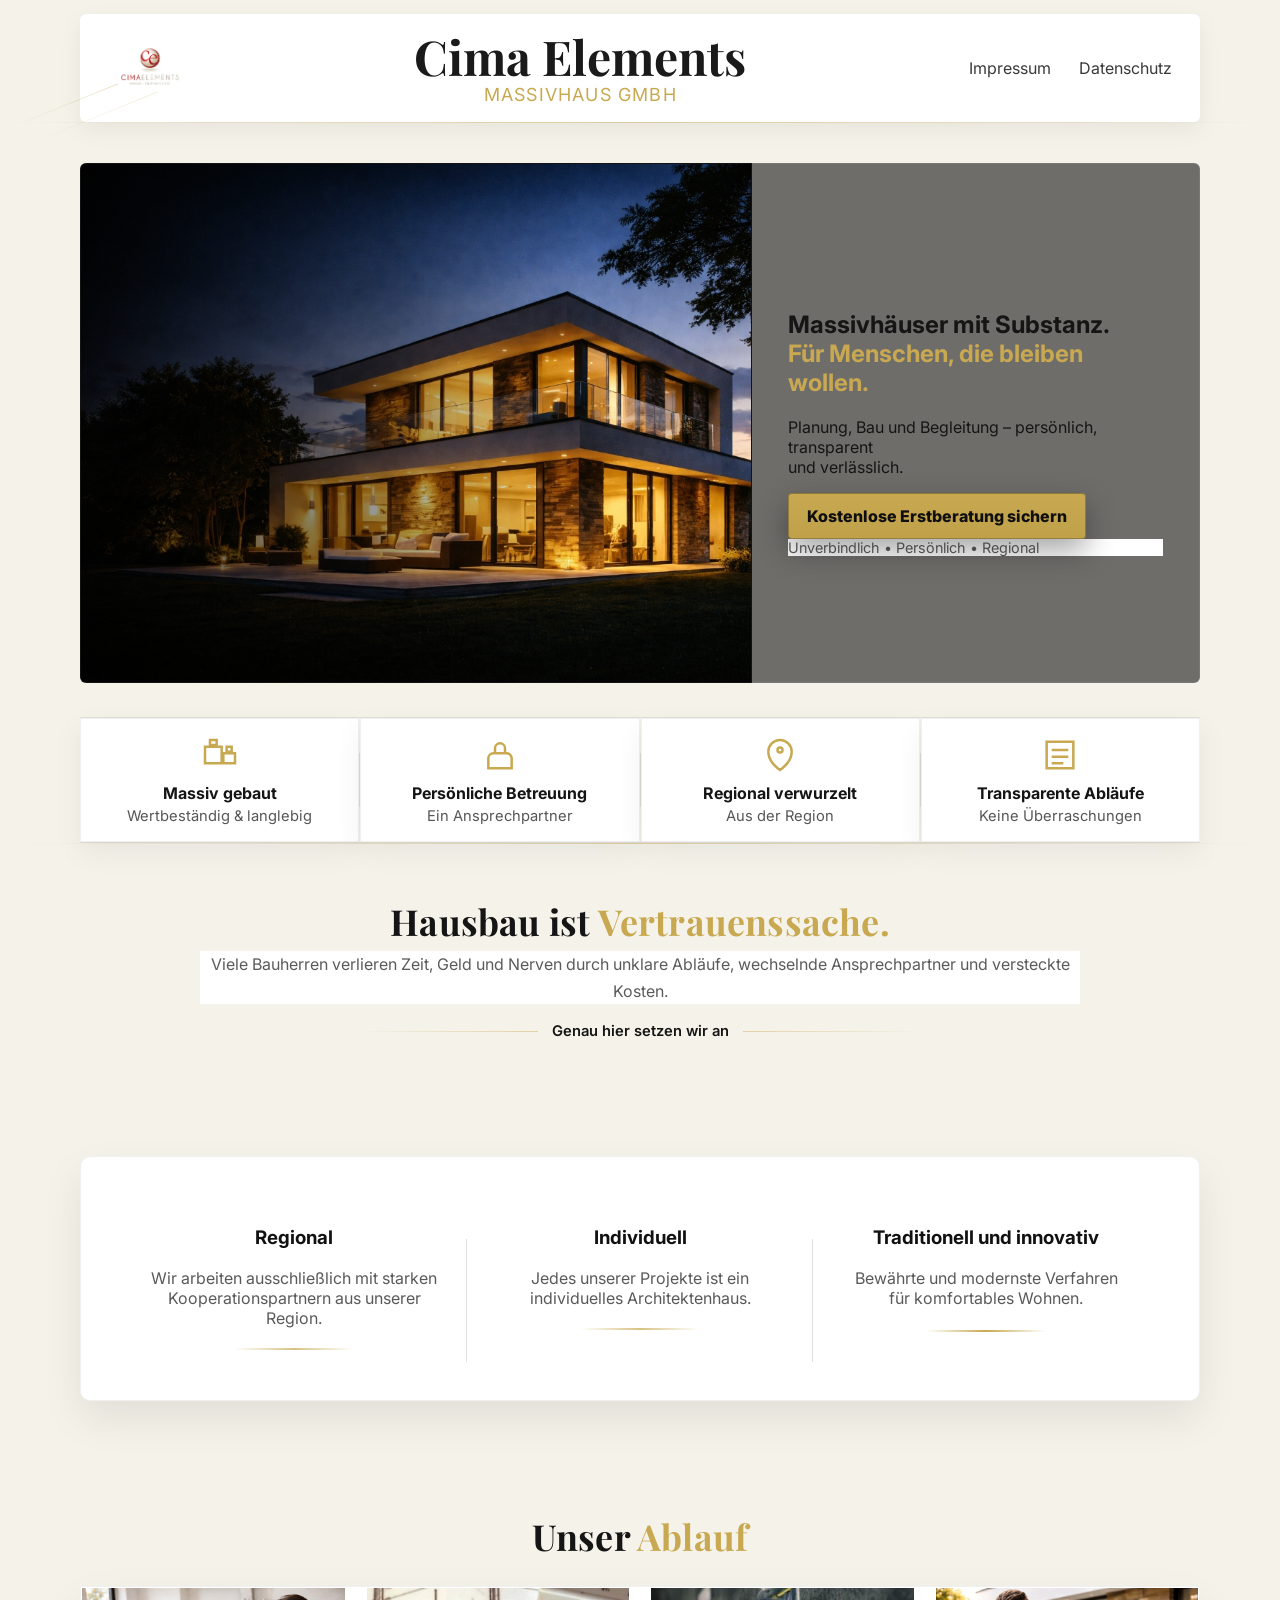
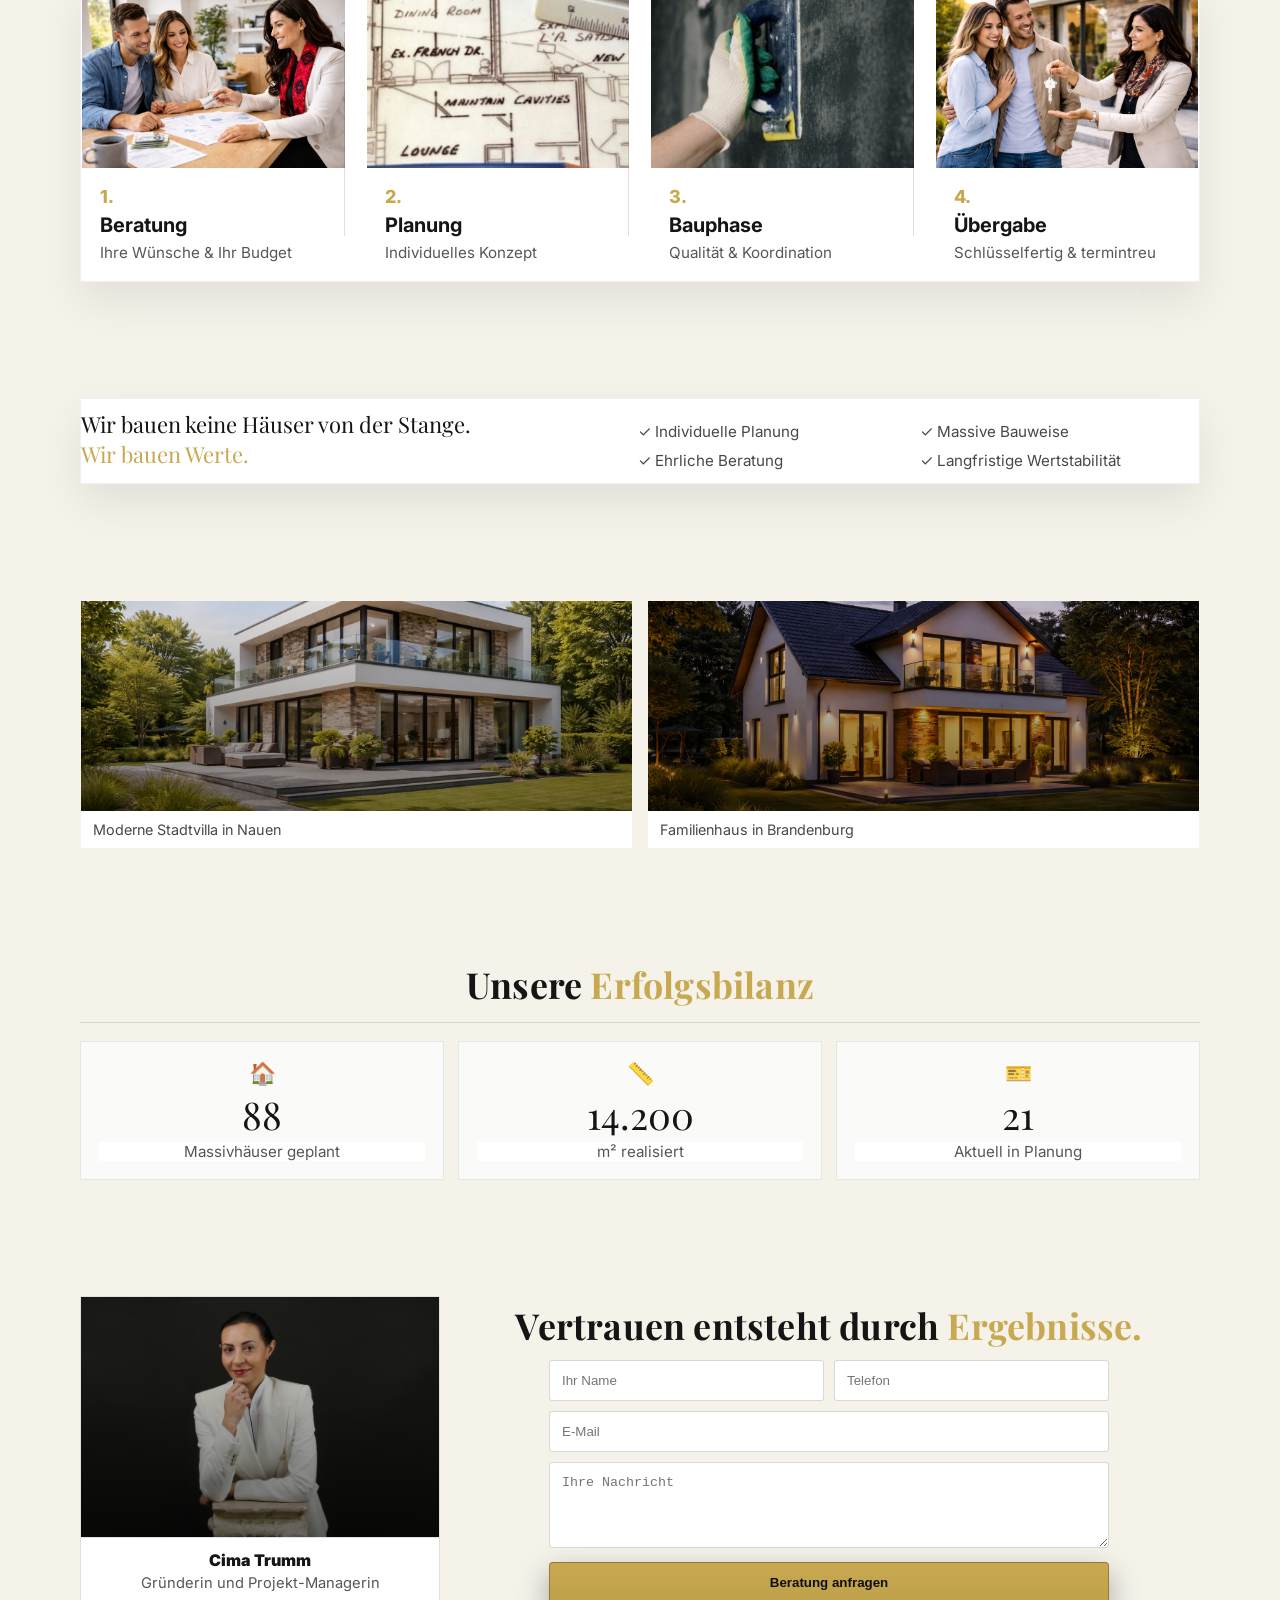
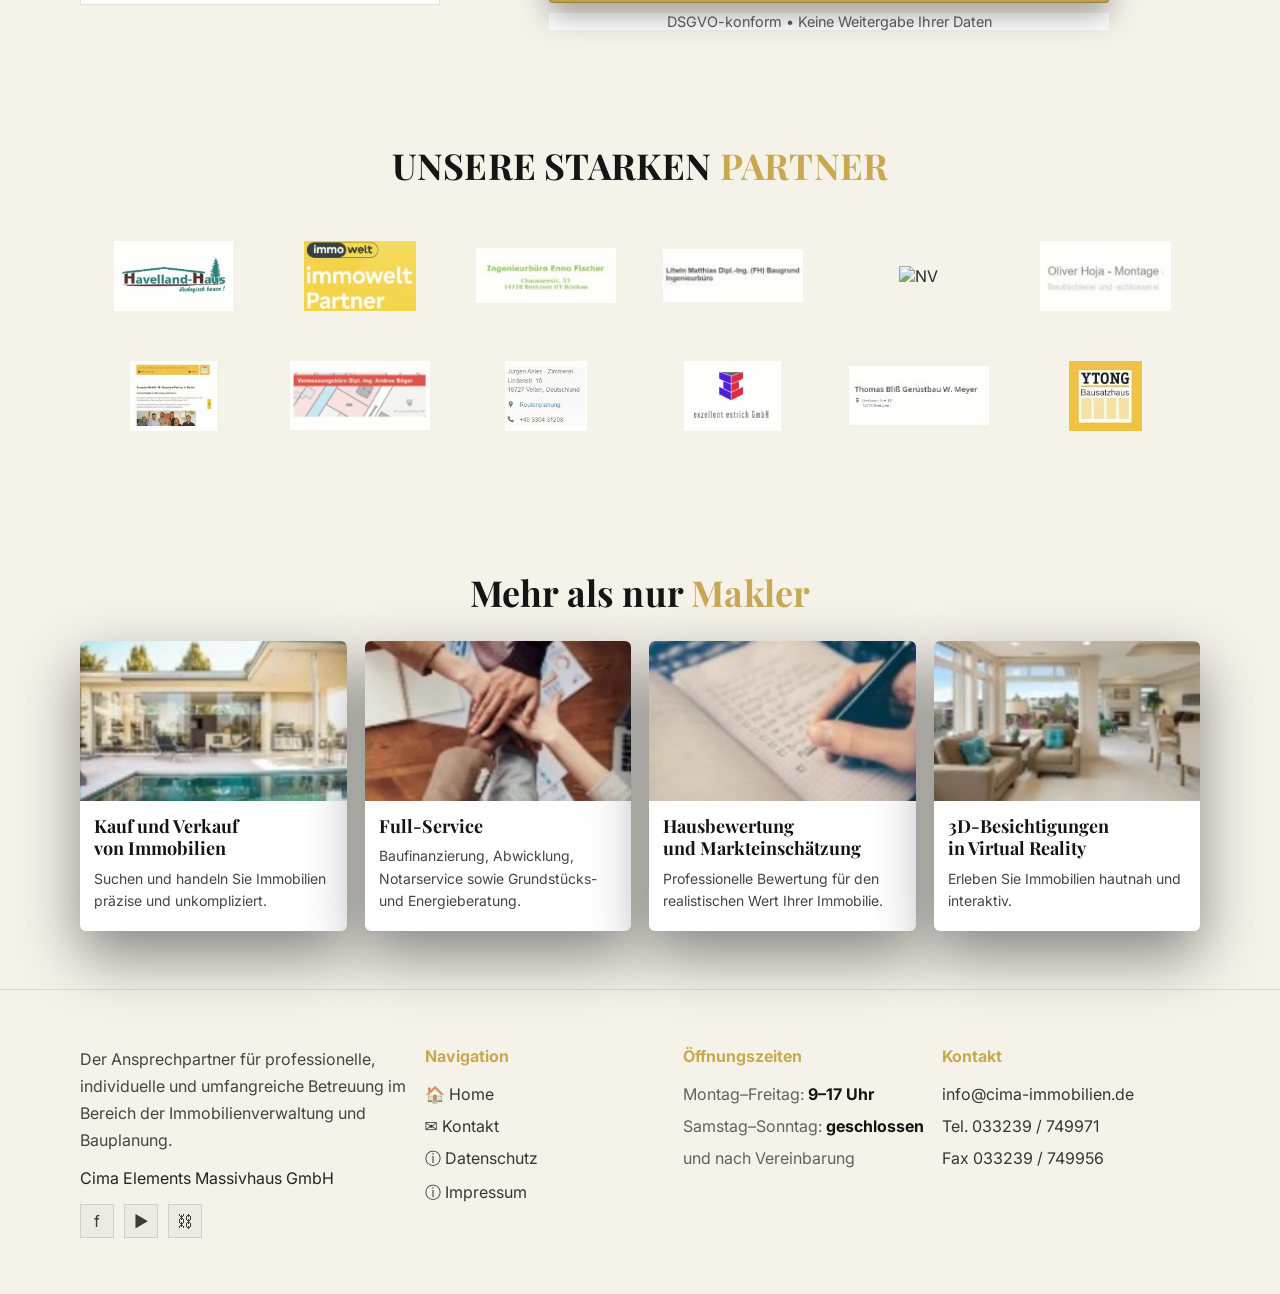
==== index.html @ 94184f5a "White layout: Farben, Linien und Referenzen final angepasst" ====
<!doctype html>
<html lang="de">
<head>
  <meta charset="utf-8" />
  <meta name="viewport" content="width=device-width,initial-scale=1" />
  <title>CIMA | Massivhaus Landingpage</title>

  <link rel="preconnect" href="https://fonts.googleapis.com">
  <link rel="preconnect" href="https://fonts.gstatic.com" crossorigin>
  <link href="https://fonts.googleapis.com/css2?family=Playfair+Display:wght@600;700&family=Inter:wght@400;500;600&display=swap" rel="stylesheet">

  <link rel="stylesheet" href="./styles.css" />
</head>
<body>

  <!-- HEADER -->
  <header class="top" id="top">
  <div class="wrap top__inner top__inner--3col">

    <!-- LINKS: LOGO -->
    <a class="top__logo" href="index.html">
      <img src="assets/logo.png" alt="Cima Elements Massivhaus">
    </a>

    <!-- MITTE: NAME -->
    <div class="top__title">
      <div class="top__titleMain">Cima Elements</div>
      <div class="top__titleSub">Massivhaus GmbH</div>
    </div>

    <!-- RECHTS: NAV -->
    <nav class="top__nav">
      <a href="impressum.html">Impressum</a>
      <a href="datenschutz.html">Datenschutz</a>
    </nav>

  </div>

  <div class="gold-stroke gold-stroke--top"></div>
</header>

  <main>

    <!-- HERO -->
  <section class="hero2 reveal">
  <div class="wrap hero2__layout">

    <!-- LINKS: Bild -->
    <div class="hero2__image">
      <img src="./assets/hero.jpg" alt="Modernes Massivhaus bei Nacht">
    </div>

    <!-- RECHTS: Text -->
    <div class="hero2__panel">
      <div class="hero2__copy">
        <h1 class="hero2__h1">
          Massivhäuser mit Substanz.<br>
          <span class="gold">Für Menschen, die bleiben wollen.</span>
        </h1>

        <p class="hero2__p">
          Planung, Bau und Begleitung – persönlich, transparent<br>
          und verlässlich.
        </p>

        <a class="btn" href="#kontakt">Kostenlose Erstberatung sichern</a>
        <div class="micro hero2__micro">Unverbindlich • Persönlich • Regional</div>
      </div>
    </div>

  </div>
</section>



    <!-- TRUST ROW -->
    <section class="trust reveal">
      <div class="wrap trust__bar">

        <div class="trust__item">
          <div class="trust__icon">
            <svg viewBox="0 0 24 24" aria-hidden="true"><path d="M3 7h10v10H3zM14 11h7v6h-7zM6 3h4v3H6zM16 7h3v3h-3z" fill="none" stroke="currentColor" stroke-width="1.5"/></svg>
          </div>
          <div class="trust__title">Massiv gebaut</div>
          <div class="trust__text">Wertbeständig & langlebig</div>
        </div>

        <div class="trust__divider"></div>

        <div class="trust__item">
          <div class="trust__icon">
            <svg viewBox="0 0 24 24" aria-hidden="true"><path d="M16 11c1.7 0 3 1.3 3 3v6H5v-6c0-1.7 1.3-3 3-3h8zM9 11V8a3 3 0 0 1 6 0v3" fill="none" stroke="currentColor" stroke-width="1.5"/></svg>
          </div>
          <div class="trust__title">Persönliche Betreuung</div>
          <div class="trust__text">Ein Ansprechpartner</div>
        </div>

        <div class="trust__divider"></div>

        <div class="trust__item">
          <div class="trust__icon">
            <svg viewBox="0 0 24 24" aria-hidden="true"><path d="M12 21s7-4.4 7-11a7 7 0 1 0-14 0c0 6.6 7 11 7 11z" fill="none" stroke="currentColor" stroke-width="1.5"/><path d="M12 10.5a1.5 1.5 0 1 0 0-3 1.5 1.5 0 0 0 0 3z" fill="none" stroke="currentColor" stroke-width="1.5"/></svg>
          </div>
          <div class="trust__title">Regional verwurzelt</div>
          <div class="trust__text">Aus der Region</div>
        </div>

        <div class="trust__divider"></div>

        <div class="trust__item">
          <div class="trust__icon">
            <svg viewBox="0 0 24 24" aria-hidden="true"><path d="M4 4h16v16H4z" fill="none" stroke="currentColor" stroke-width="1.5"/><path d="M7 9h10M7 13h10M7 17h7" fill="none" stroke="currentColor" stroke-width="1.5"/></svg>
          </div>
          <div class="trust__title">Transparente Abläufe</div>
          <div class="trust__text">Keine Überraschungen</div>
        </div>

      </div>
      <div class="gold-stroke"></div>
    </section>

    <!-- TRUSTSACHE -->
    <section class="section center reveal">
      <div class="wrap">
        <h2 class="h2">Hausbau ist <span class="gold">Vertrauenssache.</span></h2>
        <p class="p p--center">
          Viele Bauherren verlieren Zeit, Geld und Nerven durch unklare Abläufe,
          wechselnde Ansprechpartner und versteckte Kosten.
        </p>

        <div class="midline">
          <span>Genau hier setzen wir an</span>
        </div>
      </div>
    </section>

    <!-- VERTRAUENSWERTE -->
<section class="section trustValues reveal">
  <div class="wrap">
    <div class="trustValues__box">

      <div class="trustValues__grid">
        <!-- Regional -->
        <div class="trustValue">
          <h3 class="trustValue__title">Regional</h3>
          <p class="trustValue__text">
            Wir arbeiten ausschließlich mit starken Kooperationspartnern aus unserer Region.
          </p>
          <span class="trustValue__line"></span>
        </div>

        <!-- Individuell -->
        <div class="trustValue">
          <h3 class="trustValue__title">Individuell</h3>
          <p class="trustValue__text">
            Jedes unserer Projekte ist ein individuelles Architektenhaus.
          </p>
          <span class="trustValue__line"></span>
        </div>

        <!-- Traditionell -->
        <div class="trustValue">
          <h3 class="trustValue__title">Traditionell und innovativ</h3>
          <p class="trustValue__text">
            Bewährte und modernste Verfahren für komfortables Wohnen.
          </p>
          
        </div>
      </div>

    </div>
  </div>
</section>



   <!-- ABLAUF -->
<section class="section reveal">
  <div class="wrap">

    <h2 class="h2 center">
      Unser <span class="gold">Ablauf</span>
    </h2>

    <div class="process">

      <div class="process__card">
        <img src="./assets/beratung.jpg" alt="Beratung">
        <div class="process__content">
          <span class="process__nr">1.</span>
          <h3 class="process__title">Beratung</h3>
          <p class="process__text">Ihre Wünsche &amp; Ihr Budget</p>
        </div>
      </div>

      <div class="process__card">
        <img src="./assets/planung.jpg" alt="Planung">
        <div class="process__content">
          <span class="process__nr">2.</span>
          <h3 class="process__title">Planung</h3>
          <p class="process__text">Individuelles Konzept</p>
        </div>
      </div>

      <div class="process__card">
        <img src="./assets/bauphase.jpg" alt="Bauphase">
        <div class="process__content">
          <span class="process__nr">3.</span>
          <h3 class="process__title">Bauphase</h3>
          <p class="process__text">Qualität &amp; Koordination</p>
        </div>
      </div>

      <div class="process__card">
        <img src="./assets/uebergabe.jpg" alt="Übergabe">
        <div class="process__content">
          <span class="process__nr">4.</span>
          <h3 class="process__title">Übergabe</h3>
          <p class="process__text">Schlüsselfertig &amp; termintreu</p>
        </div>
      </div>

    </div>
  </div>
</section>



    <!-- WERTE + CHECKS -->
    <section class="section reveal">
      <div class="wrap values">
        <div class="values__left">
          <p class="values__headline">
            Wir bauen keine Häuser von der Stange.<br>
            <span class="gold">Wir bauen Werte.</span>
          </p>
        </div>

        <div class="values__right">
          <div class="checks">
            <div class="check">✓ Individuelle Planung</div>
            <div class="check">✓ Massive Bauweise</div>
            <div class="check">✓ Ehrliche Beratung</div>
            <div class="check">✓ Langfristige Wertstabilität</div>
          </div>
        </div>
      </div>
    </section>

    <!-- REFERENZEN -->
    <section class="section reveal">
      <div class="wrap refs">
        <article class="ref">
          <div class="ref__img ref__img--1"></div>
          <div class="ref__cap">Moderne Stadtvilla in Nauen</div>
        </article>
        <article class="ref">
          <div class="ref__img ref__img--2"></div>
          <div class="ref__cap">Familienhaus in Brandenburg</div>
        </article>
      </div>
    </section>

    <!-- ERFOLGSBILANZ (Counter) -->
<section class="section reveal">
  <div class="wrap">
    <h2 class="h2">Unsere <span class="gold">Erfolgsbilanz</span></h2>

    <div class="stats" data-stats>
      <div class="stat">
        <div class="stat__icon">🏠</div>
        <div class="stat__value" data-count="88">0</div>
        <div class="stat__label">Massivhäuser geplant</div>
      </div>

      <div class="stat">
        <div class="stat__icon">📏</div>
        <div class="stat__value" data-count="14200">0</div>
        <div class="stat__label">m² realisiert</div>
      </div>

      <div class="stat">
        <div class="stat__icon">🎫</div>
        <div class="stat__value" data-count="21">0</div>
        <div class="stat__label">Aktuell in Planung</div>
      </div>
    </div>
  </div>
</section>


    <!-- KONTAKT -->
    <section id="kontakt" class="section reveal">
      <div class="wrap contact">
        <aside class="person">
          <div class="person__img"></div>
          <div class="person__badge">
            <div class="person__name">Cima Trumm</div>
            <div class="person__role">Gründerin und Projekt-Managerin</div>
          </div>
        </aside>

        <div class="lead">
          <h2 class="h2">Vertrauen entsteht durch <span class="gold">Ergebnisse.</span></h2>

          <form id="leadForm" class="form" novalidate>
            <div class="form__row">
              <input name="name" placeholder="Ihr Name" required>
              <input name="phone" placeholder="Telefon" required>
            </div>
            <input name="email" type="email" placeholder="E-Mail" required>
            <textarea name="message" rows="4" placeholder="Ihre Nachricht" required></textarea>

            <button class="btn btn--wide" type="submit">Beratung anfragen</button>
            <div class="micro micro--center">DSGVO-konform • Keine Weitergabe Ihrer Daten</div>

            <div class="toast" id="toast" role="status" aria-live="polite"></div>
          </form>
        </div>
      </div>
    </section>

    <!-- PARTNER -->
<section class="section reveal">
  <div class="wrap">
    <h2 class="h2 center">
      UNSERE STARKEN <span class="gold">PARTNER</span>
    </h2>

    <div class="partnersGrid">

      <div class="partnerBox"><img src="./assets/partner/havelland.jpg" alt="Havelland Haus"></div>
      <div class="partnerBox"><img src="./assets/partner/imowelt.jpg" alt="Immowelt"></div>
      <div class="partnerBox"><img src="./assets/partner/ingen.jpg" alt="Ingenieur Partner"></div>
      <div class="partnerBox"><img src="./assets/partner/litvin.jpg" alt="Litvin"></div>
      <div class="partnerBox"><img src="./assets/partner/nv.jpg" alt="NV"></div>
      <div class="partnerBox"><img src="./assets/partner/oliver.jpg" alt="Oliver"></div>

      <div class="partnerBox"><img src="./assets/partner/scanplan.jpg" alt="Scanplan"></div>
      <div class="partnerBox"><img src="./assets/partner/vermessung.jpg" alt="Vermessung"></div>
      <div class="partnerBox"><img src="./assets/partner/zimmerei.jpg" alt="Zimmerei"></div>
      <div class="partnerBox"><img src="./assets/partner/exelent.jpg" alt="Exelent Bau"></div>
      <div class="partnerBox"><img src="./assets/partner/bau.jpg" alt="Bau Partner"></div>
      <div class="partnerBox"><img src="./assets/partner/ytong.jpg" alt="Ytong"></div>

    </div>
  </div>
</section>


      <!-- weitere Logos einfach weiter -->
    </div>
  </div>
</section>

<section class="section reveal services">
  <div class="wrap">
    <h2 class="h2">Mehr als nur <span class="gold">Makler</span></h2>

    <div class="services__grid">
      
      <article class="service">
        <img src="./assets/service1.jpg" alt="Kauf und Verkauf">
        <h3>Kauf und Verkauf<br>von Immobilien</h3>
        <p>Suchen und handeln Sie Immobilien präzise und unkompliziert.</p>
      </article>

      <article class="service">
        <img src="./assets/service2.jpg" alt="Full Service">
        <h3>Full-Service</h3>
        <p>Baufinanzierung, Abwicklung, Notarservice sowie Grundstücks- und Energieberatung.</p>
      </article>

      <article class="service">
        <img src="./assets/service3.jpg" alt="Hausbewertung">
        <h3>Hausbewertung<br>und Markteinschätzung</h3>
        <p>Professionelle Bewertung für den realistischen Wert Ihrer Immobilie.</p>
      </article>

      <article class="service">
        <img src="./assets/service4.jpg" alt="3D Besichtigung">
        <h3>3D-Besichtigungen<br>in Virtual Reality</h3>
        <p>Erleben Sie Immobilien hautnah und interaktiv.</p>
      </article>

    </div>
  </div>
</section>



    <!-- Platzhalter Footer-IDs -->
    <footer class="footer2 reveal">
  <div class="wrap footer2__grid">

    <div class="footer2__about">
      <p class="footer2__text">
        Der Ansprechpartner für professionelle, individuelle und umfangreiche Betreuung
        im Bereich der Immobilienverwaltung und Bauplanung.
      </p>
      <p class="footer2__company">Cima Elements Massivhaus GmbH</p>

      <div class="social">
        <a href="#" aria-label="Facebook">f</a>
        <a href="#" aria-label="YouTube">▶</a>
        <a href="#" aria-label="Link">⛓</a>
      </div>
    </div>

    <div class="footer2__col">
      <div class="footer2__title">Navigation</div>
      <a class="footer2__link" href="#top">🏠 Home</a>
      
      <a class="footer2__link" href="#kontakt">✉ Kontakt</a>
      <a class="footer2__link" href="datenschutz.html">ⓘ Datenschutz</a>
      <a class="footer2__link" href="impressum.html">ⓘ Impressum</a>
    </div>

    <div class="footer2__col">
      <div class="footer2__title">Öffnungszeiten</div>
      <div class="footer2__row"><span>Montag–Freitag:</span> <b>9–17 Uhr</b></div>
      <div class="footer2__row"><span>Samstag–Sonntag:</span> <b>geschlossen</b></div>
      <div class="footer2__row"><span>und nach Vereinbarung</span></div>
    </div>

    <div class="footer2__col">
      <div class="footer2__title">Kontakt</div>
      <div class="footer2__row">info@cima-immobilien.de</div>
      <div class="footer2__row">Tel. 033239 / 749971</div>
      <div class="footer2__row">Fax 033239 / 749956</div>
    </div>

  </div>
</footer>


  </main>

  <script src="./script.js"></script>
</body>
</html>
---- styles.css ----
:root{
  /* Base (White Theme) */
  --bg: #f5f2ea;                 /* dein Off-White */
  --surface: rgba(255,255,255,.85);
  --surface2: rgba(255,255,255,.65);

  /* Text */
  --text: #151515;
  --muted: rgba(21,21,21,.72);

  /* Accents */
  --gold: #c8a951;
  --gold2:#bfa14a;

  /* Lines / Borders */
  --line: rgba(200,169,81,.45);
  --line2: rgba(0,0,0,.08);

  /* Cards */
  --card: rgba(255,255,255,.75);

  /* Layout */
  --radius: 14px;
}

*,
*::before,
*::after{
  box-sizing:border-box;
}

html,body{
  height:100%;
}

body{
  margin:0;
  font-family: Inter, system-ui, -apple-system, Segoe UI, Roboto, Arial, sans-serif;
  color: var(--text);
  background: var(--bg);
  overflow-x:hidden;
}

/* leichte Textur (standard AUS) */
body::before{
  content:"";
  position:fixed;
  inset:0;
  pointer-events:none;
  opacity:0;              /* 0 = aus | 0.18 = dezent */
  background:
    radial-gradient(circle at 12% 18%, rgba(0,0,0,.06), transparent 32%),
    radial-gradient(circle at 80% 34%, rgba(0,0,0,.045), transparent 34%),
    radial-gradient(circle at 30% 88%, rgba(0,0,0,.035), transparent 34%);
  mix-blend-mode:multiply;
}

/* Layout */
.wrap{
  width:min(1120px,92vw);
  margin:0 auto;
}

/* Typo / Helpers */
.gold{ color: var(--gold); }

.h1,.h2,.h3{
  font-family:"Playfair Display", serif;
  font-weight:700;
  letter-spacing:.2px;
}

.h1{
  font-size: clamp(34px, 4vw, 54px);
  line-height:1.05;
  margin:0 0 14px;
}

.h2{
  font-size: clamp(28px, 2.8vw, 40px);
  line-height:1.1;
  margin:0 0 10px;
  text-align:center;
}

.h3{
  font-size:22px;
  margin:0;
}

.p{
  color: var(--muted);
  line-height:1.65;
  margin:0 0 14px;
}

.p--center{
  max-width:880px;
  margin:0 auto;
  text-align:center;
}

.micro{
  font-size:.9rem;
  color: rgba(21,21,21,.60);
}

.micro--center{
  text-align:center;
  margin-top:10px;
}

a{
  color: rgba(21,21,21,.70);
  text-decoration:none;
}

a:hover{
  color: var(--text);
}


/* Button */
.btn{
  display:inline-flex;
  align-items:center;
  justify-content:center;
  padding:12px 18px;
  border-radius:4px;
  background: linear-gradient(180deg, var(--gold), var(--gold2));
  color:#0f0f0f;
  font-weight:800;
  border:1px solid rgba(0,0,0,.25);
  box-shadow: 0 12px 30px rgba(0,0,0,.35);
}
.btn--wide{width:100%}

/* =========================
   HEADER
========================= */
.top{
  position:relative;
  z-index:5;
  padding:14px 0 0;
}

.top__inner{
  display:flex;
  align-items:center;
  justify-content:space-between;
  padding:10px 0 14px;
}

.top__nav{display:flex; gap:22px; font-size:.9rem}

.logo img{
  height:42px;
  width:auto;
  display:block;
}

/* Gold lines */
.gold-stroke{
  height:1px;
  background: linear-gradient(90deg, transparent, var(--line), transparent);
}

.gold-stroke--top{
  position:relative;
}

.gold-stroke--top:before,
.gold-stroke--top:after{
  content:"";
  position:absolute;
  top:-18px;
  left:12px;
  width:110px;
  height:1px;
  background: linear-gradient(90deg, transparent, var(--line));
  transform:rotate(-22deg);
  opacity:.9;
}

.gold-stroke--top:after{
  top:-6px;
  left:32px;
  width:130px;
  transform:rotate(-22deg);
  opacity:.55;
}

/* ===== HERO – BILD LINKS, TEXT RECHTS (genau andersrum) ===== */
.hero2{
  padding: 40px 0 20px;
}

.hero2__layout{
  display:grid;
  grid-template-columns: 1.2fr .8fr; /* Bild größer, Text kleiner */
  gap: 0;
  align-items: stretch;
  min-height: 520px;
}

/* Links: Bild-Container */
.hero2__image{
  position: relative;
  overflow: hidden;
  border-radius: 6px 0 0 6px;
  border: 1px solid rgba(255,255,255,.08);
  background:#000;
}

.hero2__image img{
  width: 100%;
  height: 100%;
  object-fit: cover;          /* sieht geil aus */
  object-position: center;
  display:block;
}

/* Text auf dem Bild (links) */
.hero2__image:after{
  content:"";
  position:absolute;
  inset:0;
  background: linear-gradient(
    90deg,
    rgba(0,0,0,.70) 0%,
    rgba(0,0,0,.40) 45%,
    rgba(0,0,0,0) 75%
  );
  pointer-events:none;
}

/* Rechts: schwarzes Panel */
.hero2__panel{
  border-radius: 0 6px 6px 0;
  border: 1px solid rgba(255,255,255,.08);
  border-left: 0;
  background: rgba(0,0,0,.55);
  display:flex;
  align-items:center;
  padding: 40px 36px;
}

/* Textbreite */
.hero2__copy{
  max-width: 520px;
}

/* Responsive */
@media (max-width: 980px){
  .hero2__layout{
    grid-template-columns: 1fr;
    min-height:auto;
  }
  .hero2__image{
    border-radius: 6px 6px 0 0;
  }
  .hero2__panel{
    border-left: 1px solid rgba(255,255,255,.08);
    border-top: 0;
    border-radius: 0 0 6px 6px;
    padding: 28px 18px;
  }
}


/* Untere Linie */
.hero2__bottomline{
  position:absolute;
  left:0; right:0; bottom:0;
  height:1px;
  background: linear-gradient(90deg, transparent, rgba(200,169,81,.45), transparent);
  z-index:2;
}

/* =========================
   TRUST BAR
========================= */
.trust{margin-top:14px}

.trust__bar{
  display:grid;
  grid-template-columns: 1fr auto 1fr auto 1fr auto 1fr;
  align-items:center;

  background:#f5f2ea;
  border-top:1px solid rgba(0,0,0,.08);
  border-bottom:1px solid rgba(0,0,0,.08);
}

.trust__title{
  font-weight:700;
  margin-bottom:4px;
  color:#111;
}

.trust__text{
  color:rgba(0,0,0,.65);
  font-size:.92rem;
}

.trust__item{
  background:#ffffff;
  border:1px solid rgba(0,0,0,.06);
  box-shadow:0 10px 28px rgba(0,0,0,.06);
  padding:16px 12px;
  text-align:center;
}

.trust__divider{
  width:1px;
  height:54px;
  background: rgba(0,0,0,.08);
}



.trust__icon{
  width:40px;
  height:40px;
  margin:0 auto 8px;
  color: var(--gold);
}


.trust__icon svg{width:100%; height:100%}
.trust__title{font-weight:700; margin-bottom:4px}
.trust__text{color:rgba(8, 8, 8, 0.7); font-size:.92rem}

.trustValue::after{
  content:"";
  display:block;
  width:120px;
  height:2px;
  margin:22px auto 0;
  background: linear-gradient(
    90deg,
    transparent,
    var(--gold),
    transparent
  );
}


/* =========================
   SECTIONS
========================= */
.section{padding:58px 0}
.center{text-align:center}

/* Midline */
.midline{
  margin:18px auto 0;
  position:relative;
  display:inline-flex;
  align-items:center;
  gap:14px;
  color:rgba(200,169,81,.95);
  font-weight:600;
  font-size:.92rem;
}

.midline:before,
.midline:after{
  content:"";
  width:180px;
  height:1px;
  background: linear-gradient(90deg, transparent, var(--line));
}

.midline:after{transform:rotate(180deg)}

/* ===== Unser Ablauf – Kartenstil ===== */
.process{
  display:grid;
  grid-template-columns: repeat(4, 1fr);
  gap:20px;
  margin-top:30px;
  background:#ffffff;
  border:1px solid rgba(0,0,0,.06);
  box-shadow:0 18px 40px rgba(0,0,0,.08);
}

.process__card{
  background: rgba(255,255,255,.02);
  border:1px solid rgba(250, 247, 247, 0.06);
  overflow:hidden;
  transition: transform .25s ease, box-shadow .25s ease;
  position:relative;
  
}

.process__card:hover{
  transform: translateY(-4px);
  box-shadow: 0 20px 50px rgba(0,0,0,.45);
}

.process__card img{
  width:100%;
  height:180px;
  object-fit:cover;
  display:block;
  background:#ffffff;
  overflow:hidden;
  position:relative;
}


.process__content{
  padding:18px;
  text-align:left;
}

.process__nr{
  color: var(--gold);
  font-weight:800;
  font-size:18px;
}

.process__content h3{
  margin:6px 0 6px;
  font-size:20px;
}

.process__content p{
  margin:0;
  color: rgba(15, 15, 15, 0.7);
  font-size:.95rem;
}



.process__card:not(:last-child)::after{
  content:"";
  position:absolute;
  top:15%;
  right:0;              /* NICHT negativ */
  width:1px;
  height:70%;
  background:rgba(0,0,0,.12);
}


/* Responsive */
@media (max-width: 980px){
  .process{
    grid-template-columns: repeat(2, 1fr);
  }
}

@media (max-width: 520px){
  .process{
    grid-template-columns: 1fr;
  }
}


/* Steps */
.steps{
  display:grid;
  grid-template-columns: repeat(4, 1fr);
  gap:0;
  margin-top:6px;
  border-top:1px solid rgba(255,255,255,.06);
  border-bottom:1px solid rgba(255,255,255,.06);
  
}

.step{
  padding:18px 14px;
  text-align:left;
  position:relative;
}

.step:not(:last-child):after{
  content:"";
  position:absolute;
  right:0; top:18px; bottom:18px;
  width:1px;
  background: rgba(255,255,255,.06);
}

.step__nr{color:var(--gold); font-weight:800; font-size:20px; margin-bottom:6px}
.step__t{font-weight:800; margin-bottom:4px}
.step__d{color:rgba(242,242,242,.68); font-size:.92rem}

/* Werte + Checklist */
.values{
  display:grid;
  grid-template-columns: 1fr 1.1fr;
  gap:18px;
  align-items:start;
  padding-top:10px;
  border-top:1px solid rgba(255,255,255,.06);
  background:#ffffff;
  border:1px solid rgba(0,0,0,.06);
  box-shadow:0 18px 40px rgba(0,0,0,.08);
}

.values__headline{
  font-family:"Playfair Display", serif;
  font-size: 22px;
  color:rgba(242,242,242,.90);
  margin:0;
}

.checks{
  display:grid;
  grid-template-columns: 1fr 1fr;
  gap:10px 18px;
  padding:12px 14px;
  border:1px solid rgba(255,255,255,.06);
  background: rgba(255,255,255,.02);
}

.check{color:rgba(242,242,242,.86); font-size:.95rem}
.check:before{content:"";}

/* Referenzen */
.refs{
  display:grid;
  grid-template-columns: 1fr 1fr;
  gap:14px;
}

.ref{
  border:1px solid rgba(255,255,255,.06);
  background: rgba(255,255,255,.02);
}

.ref__img{height:210px; background-size:cover; background-position:center}

.ref__img--1{
  background-image:
    linear-gradient(180deg, rgba(0,0,0,.10), rgba(0,0,0,.52)),
    url("./assets/ref1.jpg");
}

.ref__img--2{
  background-image:
    linear-gradient(180deg, rgba(0,0,0,.10), rgba(0,0,0,.52)),
    url("./assets/ref2.jpg");
}

.ref__cap{padding:10px 12px; color:rgba(242,242,242,.78); font-size:.9rem}

/* =========================
   STATS / COUNTER
========================= */
.stats{
  margin-top:18px;
  display:grid;
  grid-template-columns: repeat(3, 1fr);
  gap:14px;
  border-top:1px solid rgba(0,0,0,0.12);
  padding-top:18px;
}

.stat{
  background: #fafaf9;                 /* vorher rgba(255,255,255,.02) */
  border:1px solid rgba(0,0,0,.08);    /* vorher weißlich */
  padding:18px;
  text-align:center;
}

.stat__icon{
  font-size:22px;
  color: rgba(200,169,81,.95);          /* bleibt Gold */
  margin-bottom:10px;
}

.stat__value{
  font-family:"Playfair Display", serif;
  font-size:38px;
  line-height:1;
  color: #111;                          /* vorher weiß */
  margin-bottom:8px;
}

.stat__label{
  color: rgba(0,0,0,.65);               /* vorher hellgrau */
  font-size:.95rem;
}


/* ===== PARTNER GRID – STABIL & SAUBER ===== */
.partnersGrid{
  margin-top:30px;
  display:grid;
  grid-template-columns: repeat(6, 1fr);
  border:1px solid rgba(255,255,255,.06);
  background: rgba(255,255,255,.02);
}

.partnerBox{
  display:flex;
  align-items:center;
  justify-content:center;
  padding:22px;
  min-height:120px;
  border-right:1px solid rgba(255,255,255,.06);
  border-bottom:1px solid rgba(255,255,255,.06);
}

.partnerBox:nth-child(6n){
  border-right:none;
}

.partnerBox img{
  max-width:140px;
  max-height:70px;
  width:auto;
  height:auto;
  opacity:.9;
  filter: grayscale(10%);
  transition: all .25s ease;
}

.partnerBox:hover img{
  opacity:1;
  filter: grayscale(0%);
  transform: scale(1.05);
}

/* Tablet */
@media (max-width: 1100px){
  .partnersGrid{
    grid-template-columns: repeat(3, 1fr);
  }
  .partnerBox:nth-child(6n){
    border-right:1px solid rgba(255,255,255,.06);
  }
  .partnerBox:nth-child(3n){
    border-right:none;
  }
}

/* Mobile */
@media (max-width: 600px){
  .partnersGrid{
    grid-template-columns: repeat(2, 1fr);
  }
  .partnerBox:nth-child(3n){
    border-right:1px solid rgba(255,255,255,.06);
  }
  .partnerBox:nth-child(2n){
    border-right:none;
  }
}


/* =========================
   TRUST VALUES (dark)
========================= */

/* Äußere Section bleibt dunkel */
.trustValues{
  background: transparent;
}

/* INNERER CONTAINER */
.trustValues__box{
  background:#f5f2ea;
  padding:50px 40px;
  border-radius:10px;
  box-shadow:0 30px 80px rgba(0,0,0,.25);
  background:#ffffff;
  border:1px solid rgba(0,0,0,.06);
  box-shadow:0 18px 40px rgba(0,0,0,.08);
}



.trustValues__grid{
  display:grid;
  grid-template-columns: repeat(3, 1fr);
  gap:0; /* wichtig für saubere Linien */
}

/* Einzelne Box */
.trustValue{
  text-align:center;
  padding:0 30px;
  position:relative;
}

/* Vertikale Trennlinie */
.trustValue:not(:last-child)::after{
  content:"";
  position:absolute;
  top:10px;
  right:0;
  width:1px;
  height:calc(100% - 20px);
  background:rgba(0,0,0,.12);
}


.trustValue{text-align:center}

.trustValue__icon{
  font-size:32px;
  color: var(--gold);
  margin-bottom:14px;
}

.trustValue__title{
  color:#111;
}

.trustValue__text{
  color:rgba(0,0,0,.65);
}

.trustValue__line{
  display:block;
  width:120px;
  height:2px;
  margin:20px auto 0;
  background:linear-gradient(
    90deg,
    transparent,
    rgba(200,169,81,.7),
    transparent
  );
}


/* =========================
   CONTACT
========================= */
.contact{
  display:grid;
  grid-template-columns: 360px 1fr;
  gap:18px;
  align-items:start;
}

.person{
  border:1px solid rgba(0,0,0,.12);
  background:#ffffff;
}


.person__img{
  height:240px;
  background:
    linear-gradient(180deg, rgba(0,0,0,.10), rgba(0,0,0,.55)),
    url("./assets/person.jpg");
  background-size:cover;
  background-position:center;
}

.person__badge{
  padding:12px;
  border-top:1px solid rgba(0,0,0,0.12);
  text-align:center;
}

.person__name{font-weight:900}
.person__role{color:rgba(15, 15, 15, 0.7); font-size:.92rem; margin-top:4px}

.lead{padding:10px 0 0}

.form{
  margin-top:14px;
  max-width: 560px;
  margin-left:auto;
  margin-right:auto;
}

.form__row{
  display:grid;
  grid-template-columns: 1fr 1fr;
  gap:10px;
}

input, textarea{
  width:100%;
  padding:12px 12px;
  border:1px solid rgba(0,0,0,.15);
  background:#ffffff;
  color:#222;
  outline:none;
  border-radius:3px;
  margin-bottom:10px;
}

input:focus, textarea:focus{border-color: rgba(200,169,81,.55)}

.toast{
  display:none;
  margin-top:10px;
  padding:10px 12px;
  border:1px solid rgba(200,169,81,.25);
  background: rgba(200,169,81,.08);
  color: rgba(242,242,242,.9);
  text-align:center;
}

/* =========================
   FOOTER (wie Bild 2)
========================= */
.footer2{
  padding:56px 0;
  border-top:1px solid rgba(0,0,0,.10);
  background:#f5f2ea;            /* ✅ beige Fläche */
  color:#111;                    /* ✅ Grundtext schwarz */
}

.footer2__text{
  color: rgba(0,0,0,.72);
  line-height:1.7;
  margin:0 0 14px;
}

.footer2__company{
  color: rgba(0,0,0,.85);
  margin:0 0 16px;
}

.footer2__title{
  color: #c8a951;                /* Gold bleibt */
  font-weight:700;
  margin-bottom:12px;
}

.footer2__link{
  display:block;
  color: rgba(0,0,0,.78);
  padding:6px 0;
  transition: opacity .2s ease, transform .2s ease;
}

.footer2__link:hover{
  opacity:1;
  transform: translateX(2px);
  color: rgba(0,0,0,.95);
}

.footer2__row{
  color: rgba(0,0,0,.78);
  padding:6px 0;
}

.footer2__row span{ color: rgba(0,0,0,.60); }
.footer2__row b{ color: rgba(0,0,0,.92); }

/* Social Buttons -> passend hell */
.social{display:flex; gap:10px; margin-top:10px;}

.social a{
  width:34px; height:34px;
  display:flex; align-items:center; justify-content:center;
  border:1px solid rgba(0,0,0,.12);
  background: rgba(0,0,0,.03);
  color: rgba(0,0,0,.75);
  transition: opacity .2s ease, transform .2s ease, border-color .2s ease;
}

.social a:hover{
  opacity:1;
  transform: translateY(-2px);
  border-color: rgba(200,169,81,.45);
}
.footer2__grid{
  display:grid !important;
  grid-template-columns: 1.2fr .9fr .9fr .9fr !important;
}



/* =========================
   LEGAL PAGES
========================= */
.legal{
  max-width: 900px;
  padding: 60px 0;
}

.legal h1{ margin-bottom: 20px; }
.legal h2{ margin-top: 32px; }

.legal p, .legal li{
  color: rgba(255,255,255,.75);
  line-height: 1.7;
}

/* Reveal */
.reveal{opacity:0; transform:translateY(12px); transition:opacity .7s ease, transform .7s ease}
.reveal.is-visible{opacity:1; transform:none}

/* =========================
   RESPONSIVE
========================= */
@media (max-width: 700px){
  .trust__bar{grid-template-columns:1fr}
  .trust__divider{display:none}

  .steps{grid-template-columns: repeat(2, 1fr)}
  .step:not(:last-child):after{display:none}

  .values{grid-template-columns:1fr}
  .checks{grid-template-columns:1fr}
  .refs{grid-template-columns:1fr}

  .contact{grid-template-columns:1fr}
  .form{max-width:100%}
  .form__row{grid-template-columns:1fr}

  .stats{grid-template-columns:1fr}
  .footer2__grid{grid-template-columns:1fr}

  .trustValues__grid{grid-template-columns:1fr; gap:34px}

  /* Mobile hero: Logo noch mehr oben sichtbar */
  .hero2{min-height: 520px;}
  .hero2__bg{background-position: 58% 28%;}
  .hero2__content{padding: 0 18px;}
}
/* ===== SERVICES / MEHR ALS NUR MAKLER ===== */
/* ===== MEHR ALS NUR MAKLER – BLAUER HINTERGRUND ===== */
.moreThanMakler {
  background: linear-gradient(
    180deg,
    #1f2f45 0%,
    #182538 100%
  );
}


.services__grid{
  margin-top:28px;
  display:grid;
  grid-template-columns: repeat(4, 1fr);
  gap:18px;
}

.service{
  background:#ffffff;
  color:#222;
  border-radius:6px;
  overflow:hidden;
  box-shadow:0 25px 60px rgba(0,0,0,.45);
  transition:transform .25s ease, box-shadow .25s ease;
}

.service:hover{
  transform:translateY(-6px);
  box-shadow:0 35px 80px rgba(0,0,0,.6);
}

.service img{
  width:100%;
  height:160px;
  object-fit:cover;
  display:block;
}

.service h3{
  font-family:"Playfair Display", serif;
  font-size:18px;
  margin:14px 14px 8px;
  line-height:1.25;
}

.service p{
  font-size:14px;
  color:#444;
  margin:0 14px 18px;
  line-height:1.6;
}

/* Responsive */
@media (max-width: 1000px){
  .services__grid{
    grid-template-columns: repeat(2, 1fr);
  }
}
@media (max-width: 600px){
  .services__grid{
    grid-template-columns: 1fr;
  }
}
/* ===== HEADER: Logo links | Name zentriert | Links rechts ===== */

.top__inner--3col{
  display:grid;
  grid-template-columns: auto 1fr auto; /* links | mitte | rechts */
  align-items:center;
  gap:18px;
  padding: 10px 0 14px;
  background:#ffffff;                 /* weißer Bereich */
  border-radius:6px;                  /* optional, edel */
  padding:18px 28px;                  /* Luft */
  box-shadow:0 8px 24px rgba(0,0,0,.06);
}

/* LINKS: Logo */
.top__logo{
  display:flex;
  align-items:center;
}
.top__logo img{
  height:56px;   /* Logo-Größe */
  width:auto;
  display:block;
}

/* MITTE: Titel exakt zentriert */
.top__title{
  text-align:center;
  justify-self:center; /* wichtig: wirklich mittig */
  line-height:1.0;
}
.top__titleMain{
  font-family:"Playfair Display", serif;
  font-weight:700;
  font-size:48px;      /* doppelt so groß wie vorher */
  color:#1a1a1a;
}
.top__titleSub{
  margin-top:6px;
  font-size:18px;
  letter-spacing:1.2px;
  text-transform:uppercase;
  color:var(--gold);
}

/* RECHTS: Nav */
.top__nav{
  display:flex;
  gap:28px;           /* Abstand zwischen Impressum/Datenschutz */
  justify-self:end;   /* rechts in die Ecke */
  font-size:1rem;
}
.top__nav a{
  color:#3a3a3a;
}
.top__nav a:hover{
  color:#3a3a3a;
}

/* Mobile: Titel kleiner, trotzdem sauber */
@media (max-width: 900px){
  .top__titleMain{ font-size:32px; }
  .top__titleSub{ font-size:14px; }
  .top__logo img{ height:46px; }
  .top__nav{ gap:16px; font-size:.95rem; }
}
/* ===== GLOBAL WHITE MODE – TEXT ===== */

/* Grundschrift überall schwarz */
body,
section,
header,
footer,
p,
span,
li,
div {
  color: #151515;
}

/* Muted Texte */
.p,
.micro,
.stat__label,
.trust__text,
.ref__cap {
  color: rgba(21,21,21,.7);
  background:#ffffff; /* weißer Untergrund */
}

/* Headings */
h1, h2, h3,
.h1, .h2, .h3 {
  color: #151515;
}

/* Links */
a {
  color: #151515;
}
a:hover {
  color: #000;
}
/* ===== WHITE THEME FIXES (nur Farben) ===== */

/* Ablauf / Steps */
.step__t, .step__d, .step__nr { color:#151515; }
.step__d { color: rgba(21,21,21,.72); }

/* Values / Checks */
.values__headline { color:#151515; }
.checks, .checks * { color:#151515 !important; }
.check { color: rgba(21,21,21,.78) !important; }


/* Trust Row */
.trust__title { color:#151515; }
.trust__text { color: rgba(21,21,21,.72); }

/* Stats */
.stat__value { color:#151515; }
.stat__label { color: rgba(21,21,21,.72); }

/* Referenzen Captions */
.ref__cap { color: rgba(21,21,21,.78); }
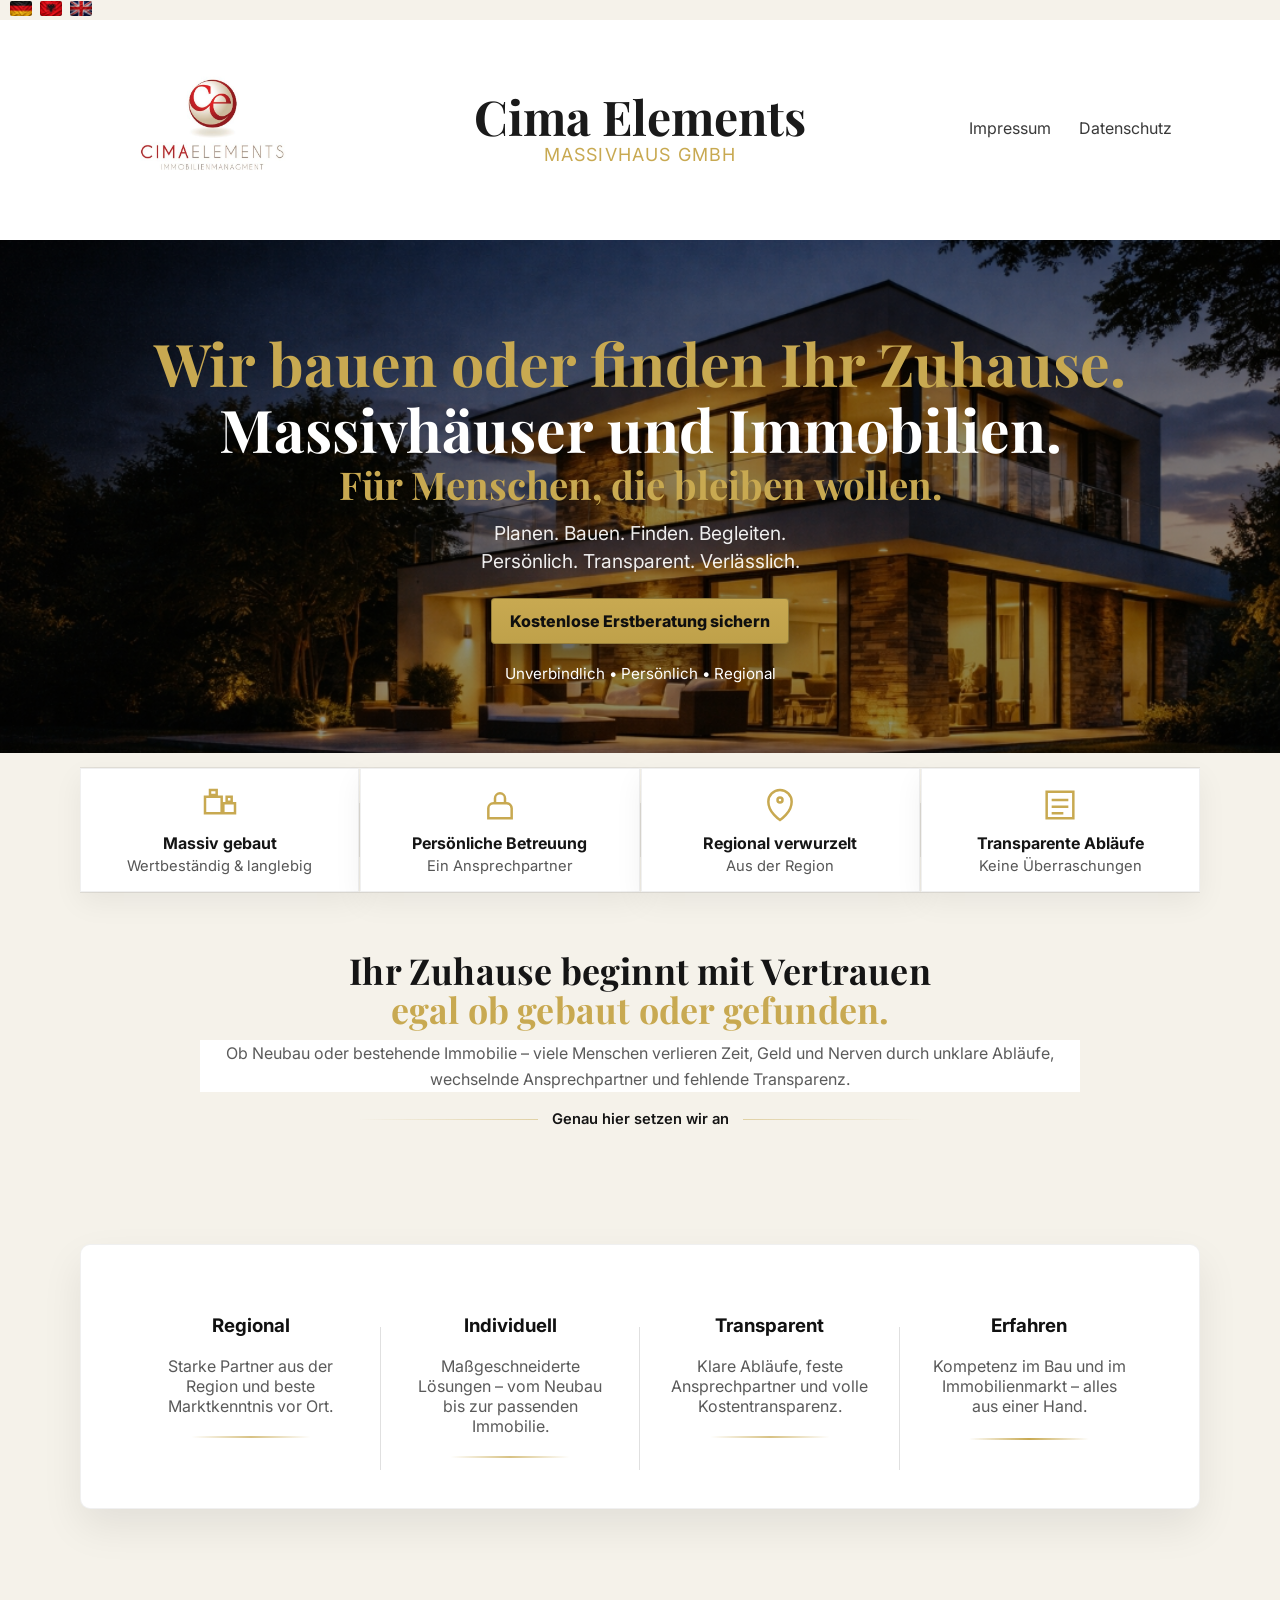
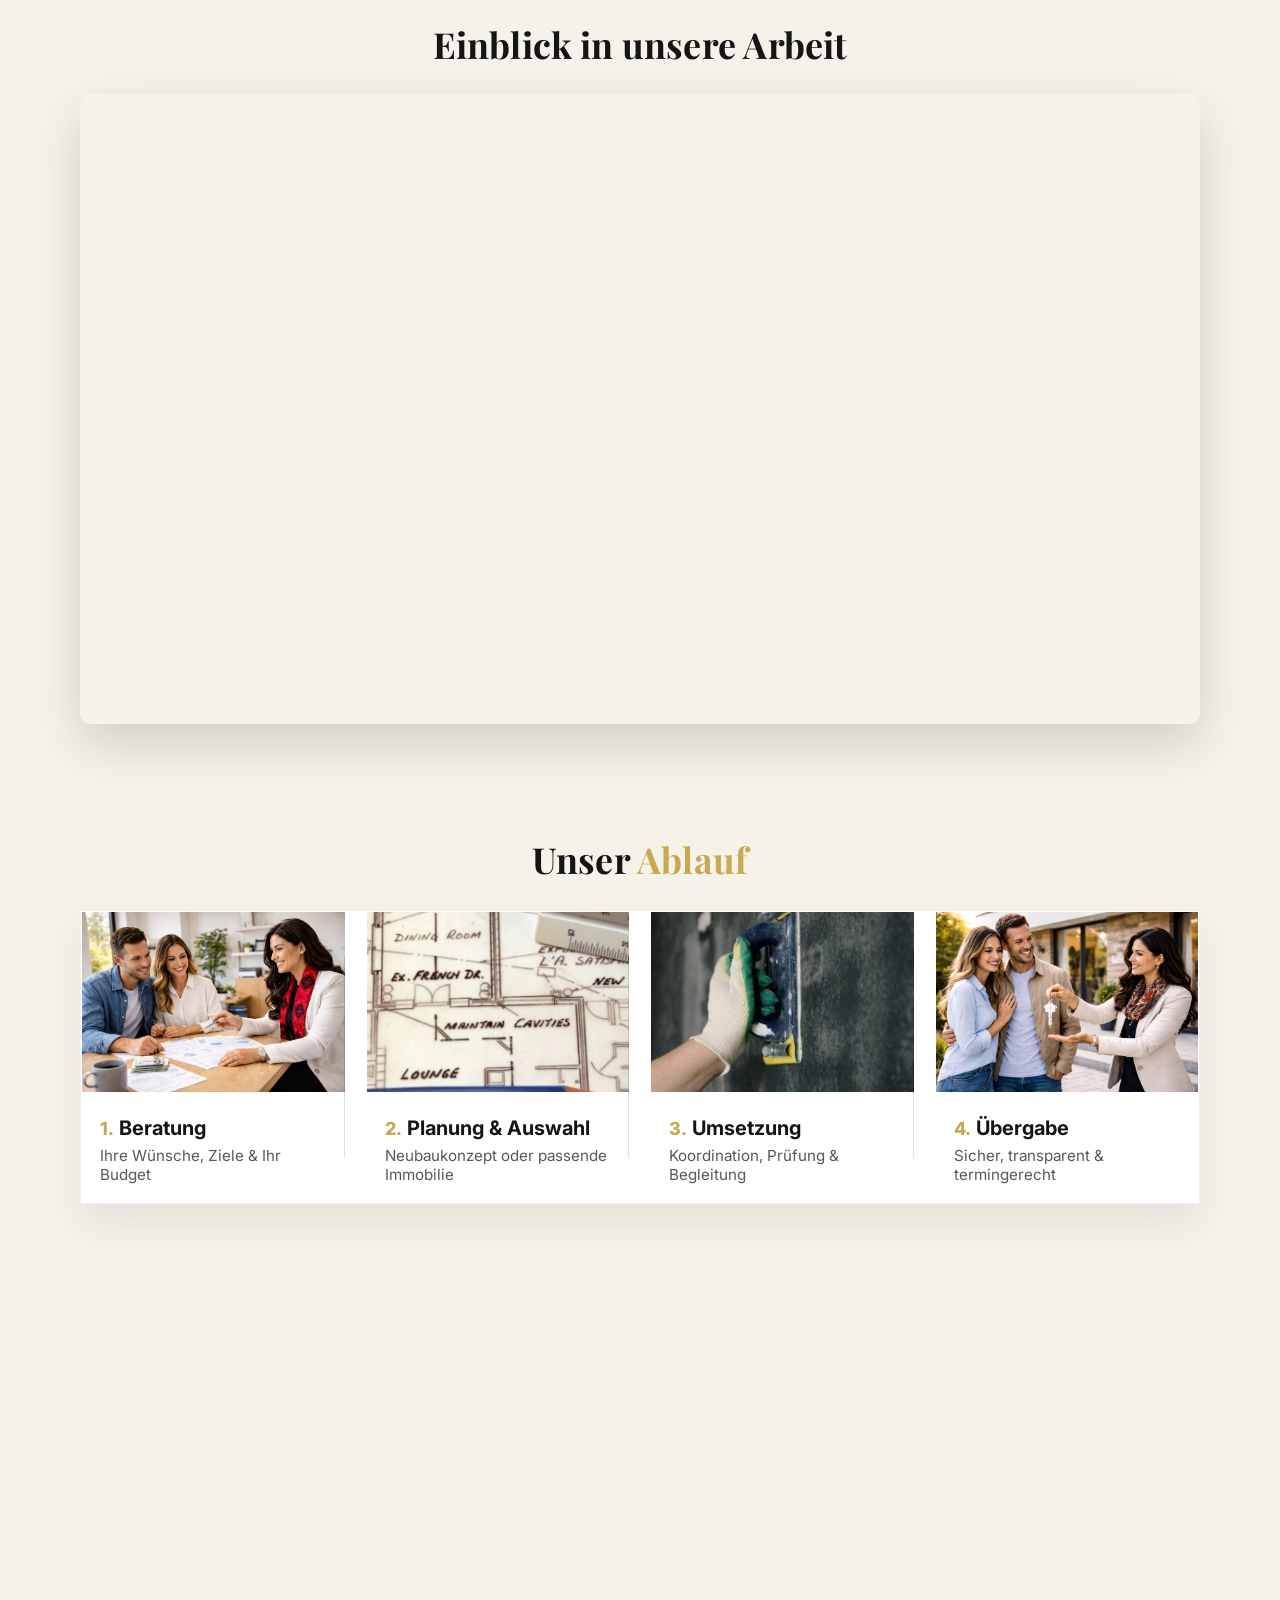
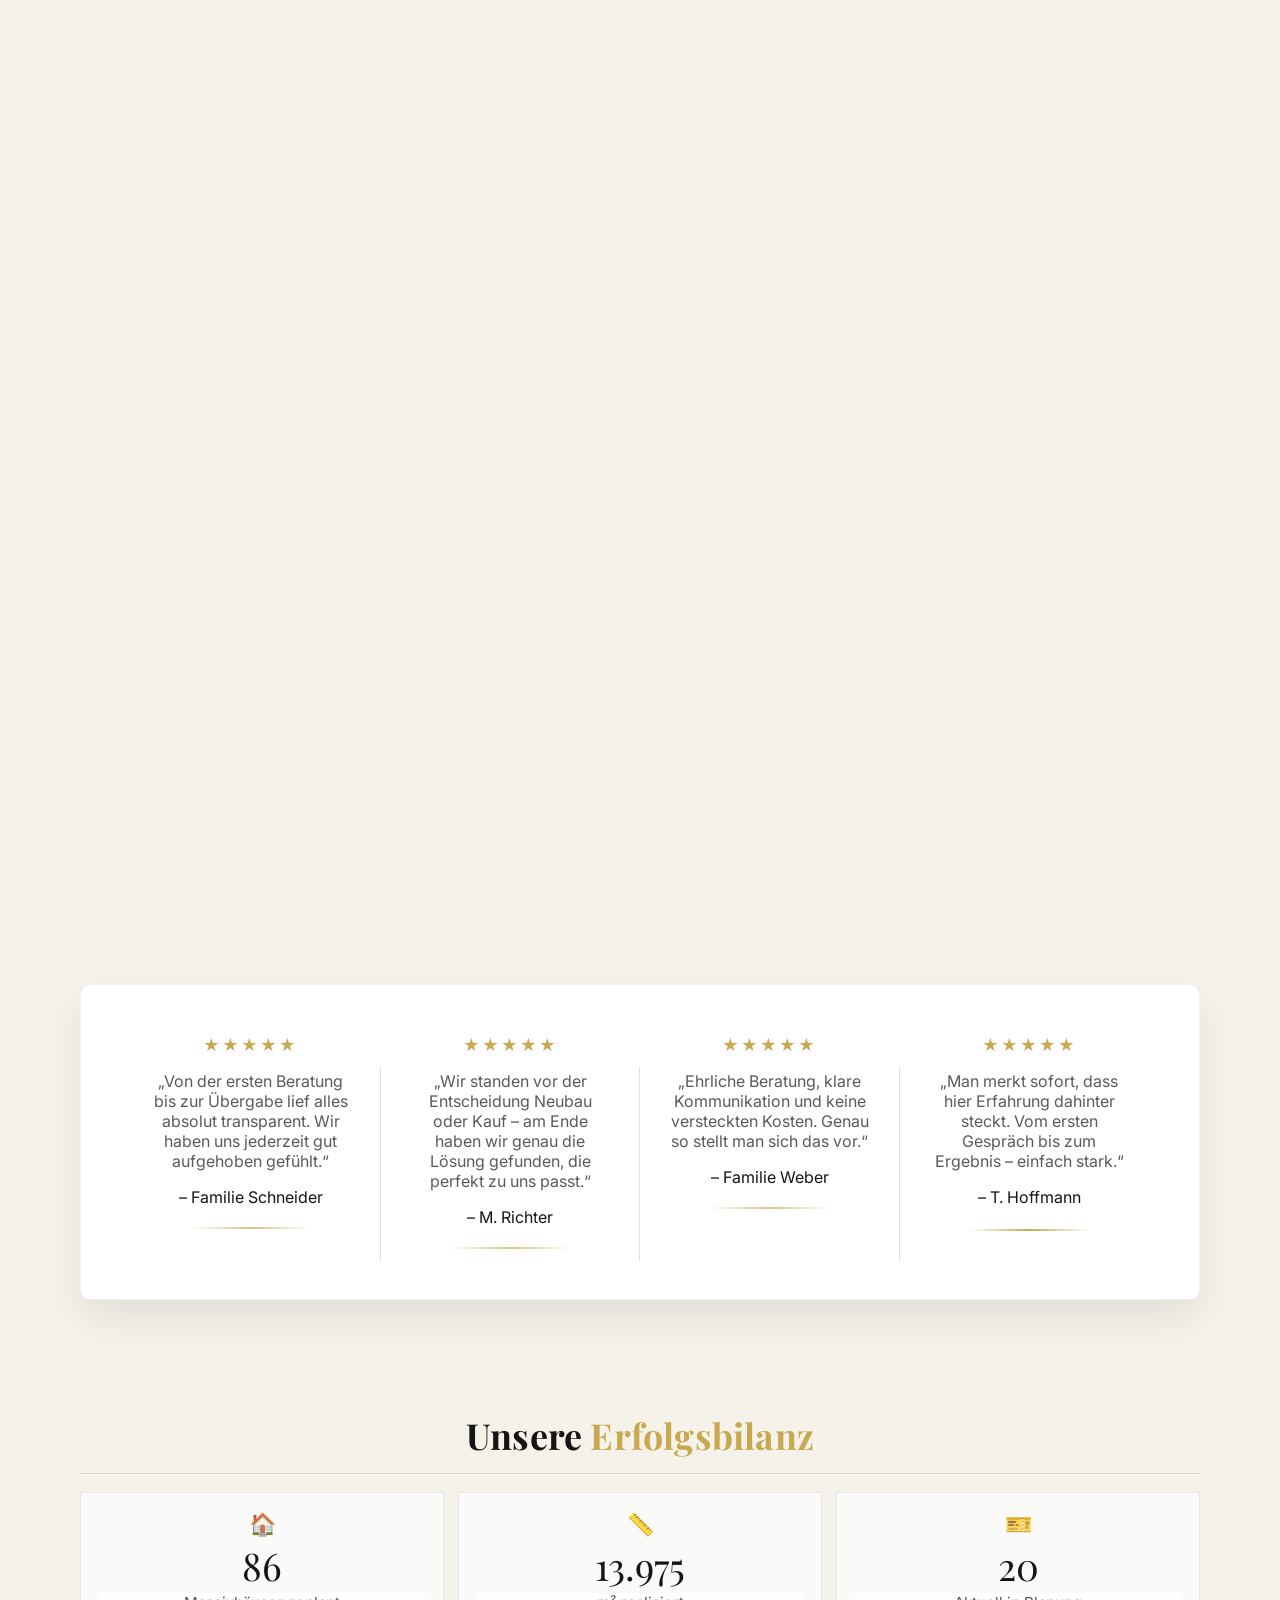
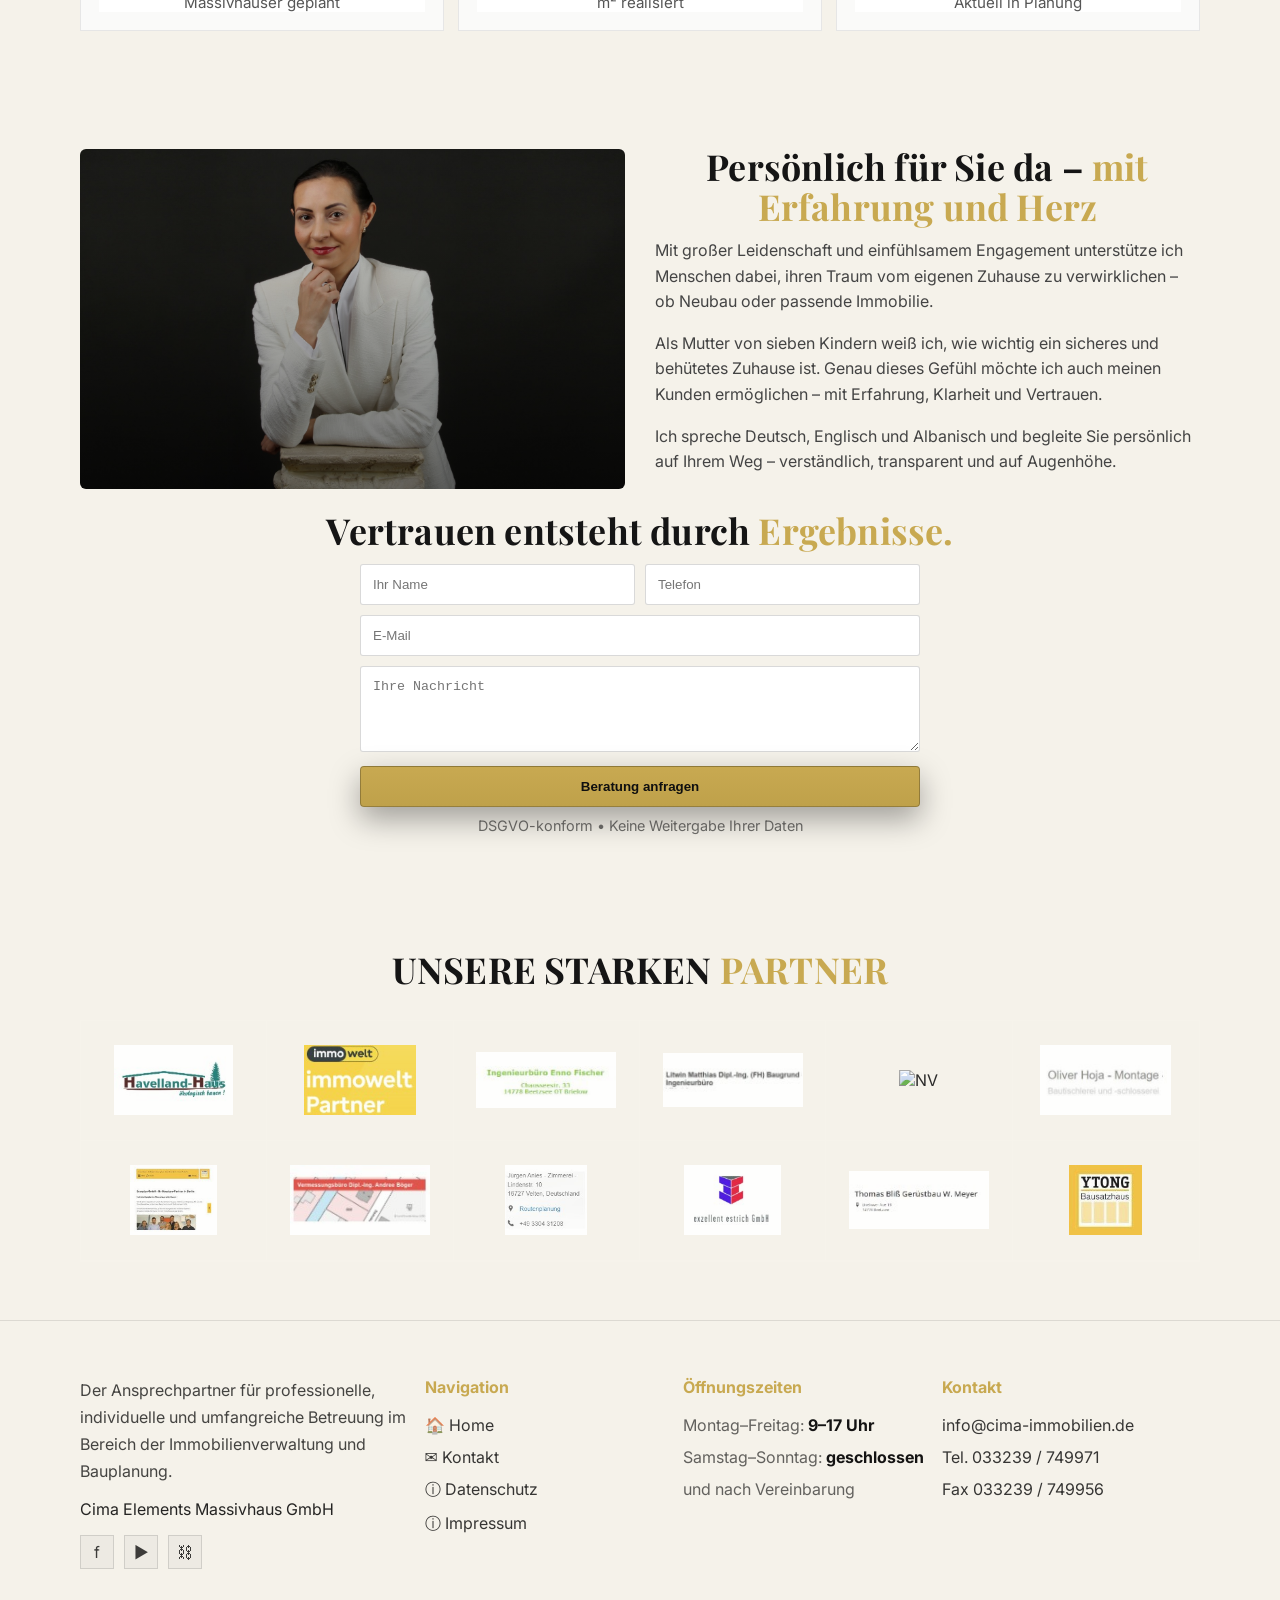
==== commit a14d4fc0: "Add multi-language support (EN/AL) + legal pages" ====
--- a/index.html
+++ b/index.html
@@ -12,6 +12,11 @@
   <link rel="stylesheet" href="./styles.css" />
 </head>
 <body>
+<div class="lang">
+  <a href="index.html"><img src="./assets/de.png" alt="Deutsch"></a>
+  <a href="al.html"><img src="./assets/al.png" alt="Albanisch"></a>
+  <a href="en.html"><img src="./assets/en.png" alt="Englisch"></a>
+</div>
 
   <!-- HEADER -->
   <header class="top" id="top">
@@ -29,12 +34,14 @@
     </div>
 
     <!-- RECHTS: NAV -->
-    <nav class="top__nav">
-      <a href="impressum.html">Impressum</a>
-      <a href="datenschutz.html">Datenschutz</a>
-    </nav>
-
-  </div>
+    <div class="top__nav">
+
+  <a href="impressum.html">Impressum</a>
+<a href="datenschutz.html">Datenschutz</a>
+
+ 
+
+</div>
 
   <div class="gold-stroke gold-stroke--top"></div>
 </header>
@@ -42,32 +49,36 @@
   <main>
 
     <!-- HERO -->
-  <section class="hero2 reveal">
-  <div class="wrap hero2__layout">
-
-    <!-- LINKS: Bild -->
-    <div class="hero2__image">
-      <img src="./assets/hero.jpg" alt="Modernes Massivhaus bei Nacht">
-    </div>
-
-    <!-- RECHTS: Text -->
-    <div class="hero2__panel">
-      <div class="hero2__copy">
-        <h1 class="hero2__h1">
-          Massivhäuser mit Substanz.<br>
+<section class="hero2 reveal">
+  <img class="hero2__bg" src="./assets/hero.jpg" alt="Modernes Massivhaus bei Nacht">
+
+  <div class="hero2__overlay">
+    <div class="wrap hero2__inner">
+
+      <div class="hero2__top">
+        <h1 class="hero2__headline">
+          <span class="gold">Wir bauen oder finden Ihr Zuhause.<br>
+          </span>Massivhäuser und Immobilien.
+        </h1>
+      </div>
+
+      <div class="hero2__bottom">
+        <h2 class="hero2__subheadline">
           <span class="gold">Für Menschen, die bleiben wollen.</span>
-        </h1>
-
-        <p class="hero2__p">
-          Planung, Bau und Begleitung – persönlich, transparent<br>
-          und verlässlich.
+        </h2>
+
+        <p class="hero2__text">
+          Planen. Bauen. Finden. Begleiten. <br> Persönlich. Transparent. Verlässlich.
         </p>
 
-        <a class="btn" href="#kontakt">Kostenlose Erstberatung sichern</a>
-        <div class="micro hero2__micro">Unverbindlich • Persönlich • Regional</div>
-      </div>
-    </div>
-
+        <a class="btn hero2__btn" href="#kontakt">Kostenlose Erstberatung sichern</a>
+
+        <div class="hero2__note">
+  Unverbindlich • Persönlich • Regional
+</div>
+      </div>
+
+    </div>
   </div>
 </section>
 
@@ -119,32 +130,39 @@
       <div class="gold-stroke"></div>
     </section>
 
-    <!-- TRUSTSACHE -->
-    <section class="section center reveal">
-      <div class="wrap">
-        <h2 class="h2">Hausbau ist <span class="gold">Vertrauenssache.</span></h2>
-        <p class="p p--center">
-          Viele Bauherren verlieren Zeit, Geld und Nerven durch unklare Abläufe,
-          wechselnde Ansprechpartner und versteckte Kosten.
-        </p>
-
-        <div class="midline">
-          <span>Genau hier setzen wir an</span>
-        </div>
-      </div>
-    </section>
-
-    <!-- VERTRAUENSWERTE -->
+    <!-- VERTRAUEN – BAU & IMMOBILIEN -->
+<section class="section center reveal">
+  <div class="wrap">
+    
+    <h2 class="h2">
+  Ihr Zuhause beginnt mit Vertrauen<span class="gold"> <br> egal ob gebaut oder gefunden.</span>
+</h2>
+
+    <p class="p p--center">
+      Ob Neubau oder bestehende Immobilie – viele Menschen verlieren Zeit, Geld und Nerven 
+      durch unklare Abläufe, wechselnde Ansprechpartner und fehlende Transparenz.
+    </p>
+
+    <div class="midline">
+      <span>Genau hier setzen wir an</span>
+    </div>
+
+  </div>
+</section>
+
+
+ <!-- VERTRAUENSWERTE -->
 <section class="section trustValues reveal">
   <div class="wrap">
     <div class="trustValues__box">
 
       <div class="trustValues__grid">
+
         <!-- Regional -->
         <div class="trustValue">
           <h3 class="trustValue__title">Regional</h3>
           <p class="trustValue__text">
-            Wir arbeiten ausschließlich mit starken Kooperationspartnern aus unserer Region.
+            Starke Partner aus der Region und beste Marktkenntnis vor Ort.
           </p>
           <span class="trustValue__line"></span>
         </div>
@@ -153,28 +171,58 @@
         <div class="trustValue">
           <h3 class="trustValue__title">Individuell</h3>
           <p class="trustValue__text">
-            Jedes unserer Projekte ist ein individuelles Architektenhaus.
-          </p>
-          <span class="trustValue__line"></span>
-        </div>
-
-        <!-- Traditionell -->
-        <div class="trustValue">
-          <h3 class="trustValue__title">Traditionell und innovativ</h3>
-          <p class="trustValue__text">
-            Bewährte und modernste Verfahren für komfortables Wohnen.
-          </p>
-          
-        </div>
-      </div>
-
-    </div>
-  </div>
-</section>
-
-
-
-   <!-- ABLAUF -->
+            Maßgeschneiderte Lösungen – vom Neubau bis zur passenden Immobilie.
+          </p>
+          <span class="trustValue__line"></span>
+        </div>
+
+        <!-- Transparenz -->
+        <div class="trustValue">
+          <h3 class="trustValue__title">Transparent</h3>
+          <p class="trustValue__text">
+            Klare Abläufe, feste Ansprechpartner und volle Kostentransparenz.
+          </p>
+          <span class="trustValue__line"></span>
+        </div>
+
+        <!-- Erfahrung -->
+        <div class="trustValue">
+          <h3 class="trustValue__title">Erfahren</h3>
+          <p class="trustValue__text">
+            Kompetenz im Bau und im Immobilienmarkt – alles aus einer Hand.
+          </p>
+        </div>
+
+      </div>
+
+    </div>
+  </div>
+</section>
+
+<!-- VIDEO -->
+<section class="section reveal">
+  <div class="wrap">
+
+    <div class="center">
+      <h2 class="h2">
+        Einblick in unsere Arbeit
+      </h2>
+    </div>
+
+    <div class="video">
+      <iframe 
+        src="https://www.youtube.com/embed/6LdQokCKi3U"
+        title="YouTube video"
+        frameborder="0"
+        allow="accelerometer; autoplay; clipboard-write; encrypted-media; gyroscope; picture-in-picture"
+        allowfullscreen>
+      </iframe>
+    </div>
+
+  </div>
+</section>
+
+<!-- ABLAUF -->
 <section class="section reveal">
   <div class="wrap">
 
@@ -187,65 +235,100 @@
       <div class="process__card">
         <img src="./assets/beratung.jpg" alt="Beratung">
         <div class="process__content">
-          <span class="process__nr">1.</span>
-          <h3 class="process__title">Beratung</h3>
-          <p class="process__text">Ihre Wünsche &amp; Ihr Budget</p>
+          <h3 class="process__title">
+  <span class="process__nr">1.</span> Beratung
+</h3>
+          <p class="process__text">Ihre Wünsche, Ziele &amp; Ihr Budget</p>
         </div>
       </div>
 
       <div class="process__card">
         <img src="./assets/planung.jpg" alt="Planung">
         <div class="process__content">
-          <span class="process__nr">2.</span>
-          <h3 class="process__title">Planung</h3>
-          <p class="process__text">Individuelles Konzept</p>
+          <h3 class="process__title">
+  <span class="process__nr">2.</span> Planung &amp; Auswahl
+</h3>
+          <p class="process__text">Neubaukonzept oder passende Immobilie</p>
         </div>
       </div>
 
       <div class="process__card">
-        <img src="./assets/bauphase.jpg" alt="Bauphase">
+        <img src="./assets/bauphase.jpg" alt="Umsetzung">
         <div class="process__content">
-          <span class="process__nr">3.</span>
-          <h3 class="process__title">Bauphase</h3>
-          <p class="process__text">Qualität &amp; Koordination</p>
+          <h3 class="process__title">
+  <span class="process__nr">3.</span> Umsetzung
+</h3>
+          <p class="process__text">Koordination, Prüfung &amp; Begleitung</p>
         </div>
       </div>
 
       <div class="process__card">
         <img src="./assets/uebergabe.jpg" alt="Übergabe">
         <div class="process__content">
-          <span class="process__nr">4.</span>
-          <h3 class="process__title">Übergabe</h3>
-          <p class="process__text">Schlüsselfertig &amp; termintreu</p>
-        </div>
-      </div>
-
-    </div>
-  </div>
-</section>
-
-
-
-    <!-- WERTE + CHECKS -->
-    <section class="section reveal">
-      <div class="wrap values">
-        <div class="values__left">
-          <p class="values__headline">
-            Wir bauen keine Häuser von der Stange.<br>
-            <span class="gold">Wir bauen Werte.</span>
-          </p>
-        </div>
-
-        <div class="values__right">
-          <div class="checks">
-            <div class="check">✓ Individuelle Planung</div>
-            <div class="check">✓ Massive Bauweise</div>
-            <div class="check">✓ Ehrliche Beratung</div>
-            <div class="check">✓ Langfristige Wertstabilität</div>
-          </div>
-        </div>
-      </div>
-    </section>
+          <h3 class="process__title">
+  <span class="process__nr">4.</span> Übergabe
+</h3>
+          <p class="process__text">Sicher, transparent &amp; termingerecht</p>
+        </div>
+      </div>
+
+    </div>
+  </div>
+</section>
+
+<!-- WERTE / KEY FACTS -->
+<section class="section reveal">
+  <div class="wrap">
+
+    <!-- Überschrift -->
+    <div class="center">
+      <h2 class="h2">
+        Wir bauen nicht nur Häuser.<br>
+        <span class="gold">Wir schaffen Werte – ob Neubau oder Immobilie.</span>
+      </h2>
+    </div>
+
+    <!-- Container im Trust-Stil -->
+    <div class="trustValues__box">
+      <div class="trustValues__grid">
+
+        <div class="trustValue">
+          <div class="trustValue__icon">✓</div>
+          <p class="trustValue__text">
+            Planung &amp; passende Immobilien
+          </p>
+          <span class="trustValue__line"></span>
+        </div>
+
+        <div class="trustValue">
+          <div class="trustValue__icon">✓</div>
+          <p class="trustValue__text">
+            Massive Bauweise &amp; geprüfte Objekte
+          </p>
+          <span class="trustValue__line"></span>
+        </div>
+
+        <div class="trustValue">
+          <div class="trustValue__icon">✓</div>
+          <p class="trustValue__text">
+            Ehrliche Beratung &amp; transparente Abläufe
+          </p>
+          <span class="trustValue__line"></span>
+        </div>
+
+        <div class="trustValue">
+          <div class="trustValue__icon">✓</div>
+          <p class="trustValue__text">
+            Langfristige Wertstabilität &amp; Sicherheit
+          </p>
+         
+        </div>
+
+      </div>
+    </div>
+
+  </div>
+</section>
 
     <!-- REFERENZEN -->
     <section class="section reveal">
@@ -259,7 +342,98 @@
           <div class="ref__cap">Familienhaus in Brandenburg</div>
         </article>
       </div>
-    </section>
+      </section>
+
+      <section class="section reveal services">
+  <div class="wrap">
+
+    <h2 class="h2 center">
+      Bauen und Immobilien – <span class="gold">alles aus einer Hand</span>
+    </h2>
+
+    <div class="services__grid">
+
+      <!-- NEU: BAUEN -->
+      <article class="service">
+        <img src="./assets/service0.jpg" alt="Hausbau">
+        <h3>Bauen von Massivhäusern</h3>
+        <p>Vom ersten Spatenstich bis zur Schlüsselübergabe – alles aus einer Hand.</p>
+      </article>
+
+      <article class="service">
+        <img src="./assets/service1.jpg" alt="Kauf und Verkauf">
+        <h3>Kauf und Verkauf<br>von Immobilien</h3>
+        <p>Sicher, transparent und mit dem Blick für den richtigen Wert.</p>
+      </article>
+
+      <article class="service">
+        <img src="./assets/service2.jpg" alt="Neubau">
+        <h3>Individuelle Planung</h3>
+        <p>Baufinanzierung, Abwicklung, Notarservice sowie Grundstücks- und Energieberatung.</p>
+      </article>
+
+      <article class="service">
+        <img src="./assets/service3.jpg" alt="Beratung">
+        <h3>Beratung und Begleitung</h3>
+        <p>Persönlich, ehrlich und an Ihrer Seite – vom ersten Gespräch bis zum Abschluss.</p>
+      </article>
+
+    </div>
+
+  </div>
+</section>
+      <!-- REFERENZEN – KUNDENSTIMMEN -->
+<section class="section reveal">
+  <div class="wrap">
+
+    <div class="trustValues__box">
+      <div class="trustValues__grid">
+
+        <div class="trustValue">
+          <div class="trustValue__stars">★★★★★</div>
+          <p class="trustValue__text">
+            „Von der ersten Beratung bis zur Übergabe lief alles absolut transparent. 
+            Wir haben uns jederzeit gut aufgehoben gefühlt.“
+          </p>
+          <div class="trustValue__author">– Familie Schneider</div>
+          <span class="trustValue__line"></span>
+        </div>
+
+        <div class="trustValue">
+          <div class="trustValue__stars">★★★★★</div>
+          <p class="trustValue__text">
+            „Wir standen vor der Entscheidung Neubau oder Kauf – am Ende haben wir genau 
+            die Lösung gefunden, die perfekt zu uns passt.“
+          </p>
+          <div class="trustValue__author">– M. Richter</div>
+          <span class="trustValue__line"></span>
+        </div>
+
+        <div class="trustValue">
+          <div class="trustValue__stars">★★★★★</div>
+          <p class="trustValue__text">
+            „Ehrliche Beratung, klare Kommunikation und keine versteckten Kosten. 
+            Genau so stellt man sich das vor.“
+          </p>
+          <div class="trustValue__author">– Familie Weber</div>
+          <span class="trustValue__line"></span>
+        </div>
+
+        <div class="trustValue">
+          <div class="trustValue__stars">★★★★★</div>
+          <p class="trustValue__text">
+            „Man merkt sofort, dass hier Erfahrung dahinter steckt. 
+            Vom ersten Gespräch bis zum Ergebnis – einfach stark.“
+          </p>
+          <div class="trustValue__author">– T. Hoffmann</div>
+          
+        </div>
+
+      </div>
+    </div>
+
+  </div>
+</section>
 
     <!-- ERFOLGSBILANZ (Counter) -->
 <section class="section reveal">
@@ -289,36 +463,74 @@
 </section>
 
 
-    <!-- KONTAKT -->
-    <section id="kontakt" class="section reveal">
-      <div class="wrap contact">
-        <aside class="person">
-          <div class="person__img"></div>
-          <div class="person__badge">
-            <div class="person__name">Cima Trumm</div>
-            <div class="person__role">Gründerin und Projekt-Managerin</div>
-          </div>
-        </aside>
-
-        <div class="lead">
-          <h2 class="h2">Vertrauen entsteht durch <span class="gold">Ergebnisse.</span></h2>
-
-          <form id="leadForm" class="form" novalidate>
-            <div class="form__row">
-              <input name="name" placeholder="Ihr Name" required>
-              <input name="phone" placeholder="Telefon" required>
-            </div>
-            <input name="email" type="email" placeholder="E-Mail" required>
-            <textarea name="message" rows="4" placeholder="Ihre Nachricht" required></textarea>
-
-            <button class="btn btn--wide" type="submit">Beratung anfragen</button>
-            <div class="micro micro--center">DSGVO-konform • Keine Weitergabe Ihrer Daten</div>
-
-            <div class="toast" id="toast" role="status" aria-live="polite"></div>
-          </form>
-        </div>
-      </div>
-    </section>
+   <!-- KONTAKT / VORSTELLUNG -->
+<section id="kontakt" class="section reveal">
+  <div class="wrap">
+
+    <!-- 1. VORSTELLUNG -->
+    <div class="contactIntro__grid">
+
+  <!-- LINKS: BILD -->
+  <div class="contactIntro__image">
+    <div class="person__img"></div>
+  </div>
+
+  <!-- RECHTS: TEXT -->
+  <div class="contactIntro__text">
+    <h2 class="h2">
+      Persönlich für Sie da – <span class="gold">mit Erfahrung und Herz</span>
+    </h2>
+
+    <p>
+      Mit großer Leidenschaft und einfühlsamem Engagement unterstütze ich Menschen dabei, 
+      ihren Traum vom eigenen Zuhause zu verwirklichen – ob Neubau oder passende Immobilie.
+    </p>
+
+    <p>
+      Als Mutter von sieben Kindern weiß ich, wie wichtig ein sicheres und behütetes Zuhause ist. 
+      Genau dieses Gefühl möchte ich auch meinen Kunden ermöglichen – mit Erfahrung, Klarheit und Vertrauen.
+    </p>
+
+    <p>
+      Ich spreche Deutsch, Englisch und Albanisch und begleite Sie persönlich auf Ihrem Weg – 
+      verständlich, transparent und auf Augenhöhe.
+    </p>
+  </div>
+
+</div>
+
+    <!-- 2. FORMULAR -->
+    <div class="contactForm">
+
+      <h2 class="h2 center">
+        Vertrauen entsteht durch <span class="gold">Ergebnisse.</span>
+      </h2>
+
+      <form id="leadForm" class="form" novalidate>
+        <div class="form__row">
+          <input name="name" placeholder="Ihr Name" required>
+          <input name="phone" placeholder="Telefon" required>
+        </div>
+
+        <input name="email" type="email" placeholder="E-Mail" required>
+
+        <textarea name="message" rows="4" placeholder="Ihre Nachricht" required></textarea>
+
+        <button class="btn btn--wide" type="submit">
+          Beratung anfragen
+        </button>
+
+        <div class="micro micro--center">
+          DSGVO-konform • Keine Weitergabe Ihrer Daten
+        </div>
+
+        <div class="toast" id="toast" role="status" aria-live="polite"></div>
+      </form>
+
+    </div>
+
+  </div>
+</section>
 
     <!-- PARTNER -->
 <section class="section reveal">
@@ -353,39 +565,7 @@
   </div>
 </section>
 
-<section class="section reveal services">
-  <div class="wrap">
-    <h2 class="h2">Mehr als nur <span class="gold">Makler</span></h2>
-
-    <div class="services__grid">
-      
-      <article class="service">
-        <img src="./assets/service1.jpg" alt="Kauf und Verkauf">
-        <h3>Kauf und Verkauf<br>von Immobilien</h3>
-        <p>Suchen und handeln Sie Immobilien präzise und unkompliziert.</p>
-      </article>
-
-      <article class="service">
-        <img src="./assets/service2.jpg" alt="Full Service">
-        <h3>Full-Service</h3>
-        <p>Baufinanzierung, Abwicklung, Notarservice sowie Grundstücks- und Energieberatung.</p>
-      </article>
-
-      <article class="service">
-        <img src="./assets/service3.jpg" alt="Hausbewertung">
-        <h3>Hausbewertung<br>und Markteinschätzung</h3>
-        <p>Professionelle Bewertung für den realistischen Wert Ihrer Immobilie.</p>
-      </article>
-
-      <article class="service">
-        <img src="./assets/service4.jpg" alt="3D Besichtigung">
-        <h3>3D-Besichtigungen<br>in Virtual Reality</h3>
-        <p>Erleben Sie Immobilien hautnah und interaktiv.</p>
-      </article>
-
-    </div>
-  </div>
-</section>
+
 
 
 
--- a/styles.css
+++ b/styles.css
@@ -139,142 +139,189 @@
    HEADER
 ========================= */
 .top{
-  position:relative;
-  z-index:5;
-  padding:14px 0 0;
+  position: relative;
+  z-index: 5;
+  padding: 14px 0 0;
+  background: #ffffff;
 }
 
 .top__inner{
-  display:flex;
-  align-items:center;
-  justify-content:space-between;
-  padding:10px 0 14px;
-}
-
-.top__nav{display:flex; gap:22px; font-size:.9rem}
-
-.logo img{
-  height:42px;
-  width:auto;
-  display:block;
-}
-
-/* Gold lines */
-.gold-stroke{
-  height:1px;
-  background: linear-gradient(90deg, transparent, var(--line), transparent);
-}
+  display: grid;
+  grid-template-columns: 1fr auto 1fr;
+  align-items: center;
+  gap: 18px;
+  padding: 24px 28px;
+}
+
+.top__logo{
+  justify-self: start;
+  display: flex;
+  align-items: center;
+}
+
+.top__title{
+  justify-self: center;
+  text-align: center;
+  line-height: 1;
+}
+
+.top__nav{
+  justify-self: end;
+  display: flex;
+  align-items: center;
+  gap: 24px;
+  font-size: .9rem;
+}
+
+.top__nav a{
+  text-decoration: none;
+}
+
+.top__logo img{
+  height: 90px;
+  width: auto;
+  display: block;
+}
+
+
 
 .gold-stroke--top{
-  position:relative;
-}
-
-.gold-stroke--top:before,
-.gold-stroke--top:after{
-  content:"";
-  position:absolute;
-  top:-18px;
-  left:12px;
-  width:110px;
-  height:1px;
-  background: linear-gradient(90deg, transparent, var(--line));
-  transform:rotate(-22deg);
-  opacity:.9;
-}
-
-.gold-stroke--top:after{
-  top:-6px;
-  left:32px;
-  width:130px;
-  transform:rotate(-22deg);
-  opacity:.55;
-}
-
-/* ===== HERO – BILD LINKS, TEXT RECHTS (genau andersrum) ===== */
+  position: relative;
+}
+
+
+
+/* ===== HERO – BILD VOLLBREITE, TEXT DARÜBER ===== */
+/* ===== HERO NEU ===== */
 .hero2{
-  padding: 40px 0 20px;
-}
-
-.hero2__layout{
-  display:grid;
-  grid-template-columns: 1.2fr .8fr; /* Bild größer, Text kleiner */
-  gap: 0;
-  align-items: stretch;
-  min-height: 520px;
-}
-
-/* Links: Bild-Container */
-.hero2__image{
   position: relative;
+  min-height: 480px;   /* vorher 760 */
   overflow: hidden;
-  border-radius: 6px 0 0 6px;
-  border: 1px solid rgba(255,255,255,.08);
-  background:#000;
-}
-
-.hero2__image img{
+}
+
+.hero2__bg{
+  position: absolute;
+  inset: 0;
   width: 100%;
   height: 100%;
-  object-fit: cover;          /* sieht geil aus */
+  object-fit: cover;
   object-position: center;
-  display:block;
-}
-
-/* Text auf dem Bild (links) */
-.hero2__image:after{
-  content:"";
-  position:absolute;
-  inset:0;
-  background: linear-gradient(
-    90deg,
-    rgba(0,0,0,.70) 0%,
-    rgba(0,0,0,.40) 45%,
-    rgba(0,0,0,0) 75%
-  );
-  pointer-events:none;
-}
-
-/* Rechts: schwarzes Panel */
-.hero2__panel{
-  border-radius: 0 6px 6px 0;
-  border: 1px solid rgba(255,255,255,.08);
-  border-left: 0;
-  background: rgba(0,0,0,.55);
-  display:flex;
-  align-items:center;
-  padding: 40px 36px;
-}
-
-/* Textbreite */
-.hero2__copy{
-  max-width: 520px;
-}
-
-/* Responsive */
+  z-index: 1;
+  display: block;
+}
+
+.hero2__overlay{
+  position: relative;
+  z-index: 2;
+  min-height: 380px;
+  background: rgba(0,0,0,.45);
+}
+
+.hero2__inner{
+  min-height: 380px;
+  display: flex;
+  flex-direction: column;
+  justify-content: space-between;
+  align-items: center;
+  text-align: center;
+  padding: 90px 24px 70px;
+}
+
+.hero2__top{
+  width: 100%;
+}
+
+.hero2__headline{
+  margin: 0 auto;
+  max-width: 1100px;
+  font-family: "Playfair Display", serif;
+  font-weight: 700;
+  font-size: clamp(33px, 4.6vw, 60px);
+  line-height: 1.12;
+  color: #ffffff;
+}
+
+.hero2__bottom{
+  max-width: 900px;
+  display: flex;
+  flex-direction: column;
+  align-items: center;
+  gap: 14px;
+}
+
+.hero2__subheadline{
+  margin: 0;
+  font-family: "Playfair Display", serif;
+  font-weight: 700;
+  font-size: clamp(28px, 3vw, 52px);
+  line-height: 1.15;
+}
+
+.hero2__text{
+  margin: 0;
+  color: rgba(255, 255, 255, 0.92);
+  font-size: clamp(18px, 1.5vw, 24px);
+  line-height: 1.45;
+}
+
+.hero2__btn{
+  margin-top: 8px;
+}
+
+.hero2__note{
+  color: rgb(255, 255, 255);
+  font-size: 0.95rem;
+  margin-top: 6px;
+}
+
+/* alte Hero-Elemente deaktivieren */
+.hero2__layout,
+.hero2__image,
+.hero2__panel,
+.hero2__copy,
+.hero2__bottomline{
+  display: none !important;
+}
+
 @media (max-width: 980px){
-  .hero2__layout{
-    grid-template-columns: 1fr;
-    min-height:auto;
-  }
-  .hero2__image{
-    border-radius: 6px 6px 0 0;
-  }
-  .hero2__panel{
-    border-left: 1px solid rgba(255,255,255,.08);
-    border-top: 0;
-    border-radius: 0 0 6px 6px;
-    padding: 28px 18px;
-  }
-}
-
-
-/* Untere Linie */
-.hero2__bottomline{
-  position:absolute;
-  left:0; right:0; bottom:0;
-  height:1px;
-  background: linear-gradient(90deg, transparent, rgba(200,169,81,.45), transparent);
-  z-index:2;
+  .hero2,
+  .hero2__overlay,
+  .hero2__inner{
+    min-height: 640px;
+  }
+
+  .hero2__inner{
+    padding: 70px 18px 50px;
+  }
+
+  .hero2__headline{
+    font-size: clamp(30px, 7vw, 48px);
+  }
+
+  .hero2__subheadline{
+    font-size: clamp(24px, 5vw, 36px);
+  }
+
+  .hero2__text{
+    font-size: 18px;
+  }
+}
+
+@media (max-width: 600px){
+  .hero2,
+  .hero2__overlay,
+  .hero2__inner{
+    min-height: 560px;
+  }
+
+  .hero2__inner{
+    padding: 56px 16px 38px;
+  }
+
+  .hero2__headline br,
+  .hero2__text br{
+    display: none;
+  }
 }
 
 /* =========================
@@ -489,36 +536,37 @@
 .step__d{color:rgba(242,242,242,.68); font-size:.92rem}
 
 /* Werte + Checklist */
-.values{
-  display:grid;
-  grid-template-columns: 1fr 1.1fr;
-  gap:18px;
-  align-items:start;
-  padding-top:10px;
-  border-top:1px solid rgba(255,255,255,.06);
+.valuesBoxes{
+  margin-top: 30px;
+
+  display: grid;
+  grid-template-columns: repeat(4, 1fr);
+  gap: 18px;
+}
+
+.valueBox{
+  display:flex;
+  align-items:center;
+  gap:10px;
+
   background:#ffffff;
-  border:1px solid rgba(0,0,0,.06);
-  box-shadow:0 18px 40px rgba(0,0,0,.08);
-}
-
-.values__headline{
-  font-family:"Playfair Display", serif;
-  font-size: 22px;
-  color:rgba(242,242,242,.90);
-  margin:0;
-}
-
-.checks{
-  display:grid;
-  grid-template-columns: 1fr 1fr;
-  gap:10px 18px;
-  padding:12px 14px;
-  border:1px solid rgba(255,255,255,.06);
-  background: rgba(255,255,255,.02);
-}
-
-.check{color:rgba(242,242,242,.86); font-size:.95rem}
-.check:before{content:"";}
+  border:1px solid rgba(0,0,0,.08);
+  padding:16px 18px;
+
+  box-shadow:0 8px 20px rgba(0,0,0,.05);
+}
+
+.valueBox__icon{
+  color: var(--gold);
+  font-weight:700;
+  font-size:18px;
+}
+
+.valueBox__text{
+  color:#333;
+  font-size:0.95rem;
+  line-height:1.5;
+}
 
 /* Referenzen */
 .refs{
@@ -677,7 +725,7 @@
 
 .trustValues__grid{
   display:grid;
-  grid-template-columns: repeat(3, 1fr);
+  grid-template-columns: repeat(4, 1fr);
   gap:0; /* wichtig für saubere Linien */
 }
 
@@ -886,7 +934,7 @@
 .legal h2{ margin-top: 32px; }
 
 .legal p, .legal li{
-  color: rgba(255,255,255,.75);
+  color: rgba(0, 0, 0, 0.75);
   line-height: 1.7;
 }
 
@@ -897,7 +945,7 @@
 /* =========================
    RESPONSIVE
 ========================= */
-@media (max-width: 700px){
+@media (max-width: 600px){
   .trust__bar{grid-template-columns:1fr}
   .trust__divider{display:none}
 
@@ -986,19 +1034,19 @@
     grid-template-columns: 1fr;
   }
 }
+@media (max-width: 900px){
+  .refs__quotes{
+    grid-template-columns: repeat(2, 1fr);
+  }
+}
+
+@media (max-width: 600px){
+  .refs__quotes{
+    grid-template-columns: 1fr;
+  }
+}
 /* ===== HEADER: Logo links | Name zentriert | Links rechts ===== */
 
-.top__inner--3col{
-  display:grid;
-  grid-template-columns: auto 1fr auto; /* links | mitte | rechts */
-  align-items:center;
-  gap:18px;
-  padding: 10px 0 14px;
-  background:#ffffff;                 /* weißer Bereich */
-  border-radius:6px;                  /* optional, edel */
-  padding:18px 28px;                  /* Luft */
-  box-shadow:0 8px 24px rgba(0,0,0,.06);
-}
 
 /* LINKS: Logo */
 .top__logo{
@@ -1068,7 +1116,6 @@
 
 /* Muted Texte */
 .p,
-.micro,
 .stat__label,
 .trust__text,
 .ref__cap {
@@ -1111,3 +1158,106 @@
 
 /* Referenzen Captions */
 .ref__cap { color: rgba(21,21,21,.78); }
+.top .logo img,
+.top__logo img{
+  height: 140px !important;
+  width: auto !important;
+  display: block;
+  max-height: none !important;
+}
+.video{
+  margin-top: 30px;
+  position: relative;
+  width: 100%;
+  padding-bottom: 56.25%; /* 16:9 */
+  height: 0;
+}
+
+.video iframe{
+  position: absolute;
+  top:0;
+  left:0;
+  width:100%;
+  height:100%;
+  border-radius: 10px;
+  box-shadow: 0 20px 50px rgba(0,0,0,.15);
+}
+.refs__quotes{
+  margin-top: 30px;
+
+  display:grid;
+  grid-template-columns: repeat(4, 1fr);
+  gap:18px;
+}
+
+.quote{
+  background:#ffffff;
+  border:1px solid rgba(0,0,0,.08);
+  padding:18px;
+
+  box-shadow:0 10px 25px rgba(0,0,0,.06);
+}
+
+.quote__text{
+  font-size:0.95rem;
+  line-height:1.6;
+  color:#333;
+  margin-bottom:12px;
+}
+
+.quote__author{
+  font-size:0.85rem;
+  color:rgba(0,0,0,.6);
+}
+.trustValue__stars{
+  color: var(--gold);
+  font-size: 16px;
+  letter-spacing: 2px;
+  margin-bottom: 10px;
+}
+.contactIntro{
+  margin-bottom: 50px;
+}
+
+.contactIntro__grid{
+  display:grid;
+  grid-template-columns: 1fr 1fr;
+  gap:30px;
+  align-items:center;
+}
+
+.contactIntro__text p{
+  margin-top:12px;
+  color:#444;
+  line-height:1.6;
+}
+
+.contactIntro__image .person__img{
+  height:340px;
+  border-radius:6px;
+}
+
+/* Formular Abstand */
+.contactForm{
+  margin-top: 20px;
+}
+.lang{
+  display:flex;
+  align-items:center;
+  gap:8px;
+  margin-left:10px;
+}
+
+.lang img{
+  width:22px;
+  height:15px;
+  object-fit:cover;
+  cursor:pointer;
+  border-radius:2px;
+  transition: transform .2s ease, opacity .2s ease;
+}
+
+.lang img:hover{
+  transform:scale(1.1);
+  opacity:0.9;
+}
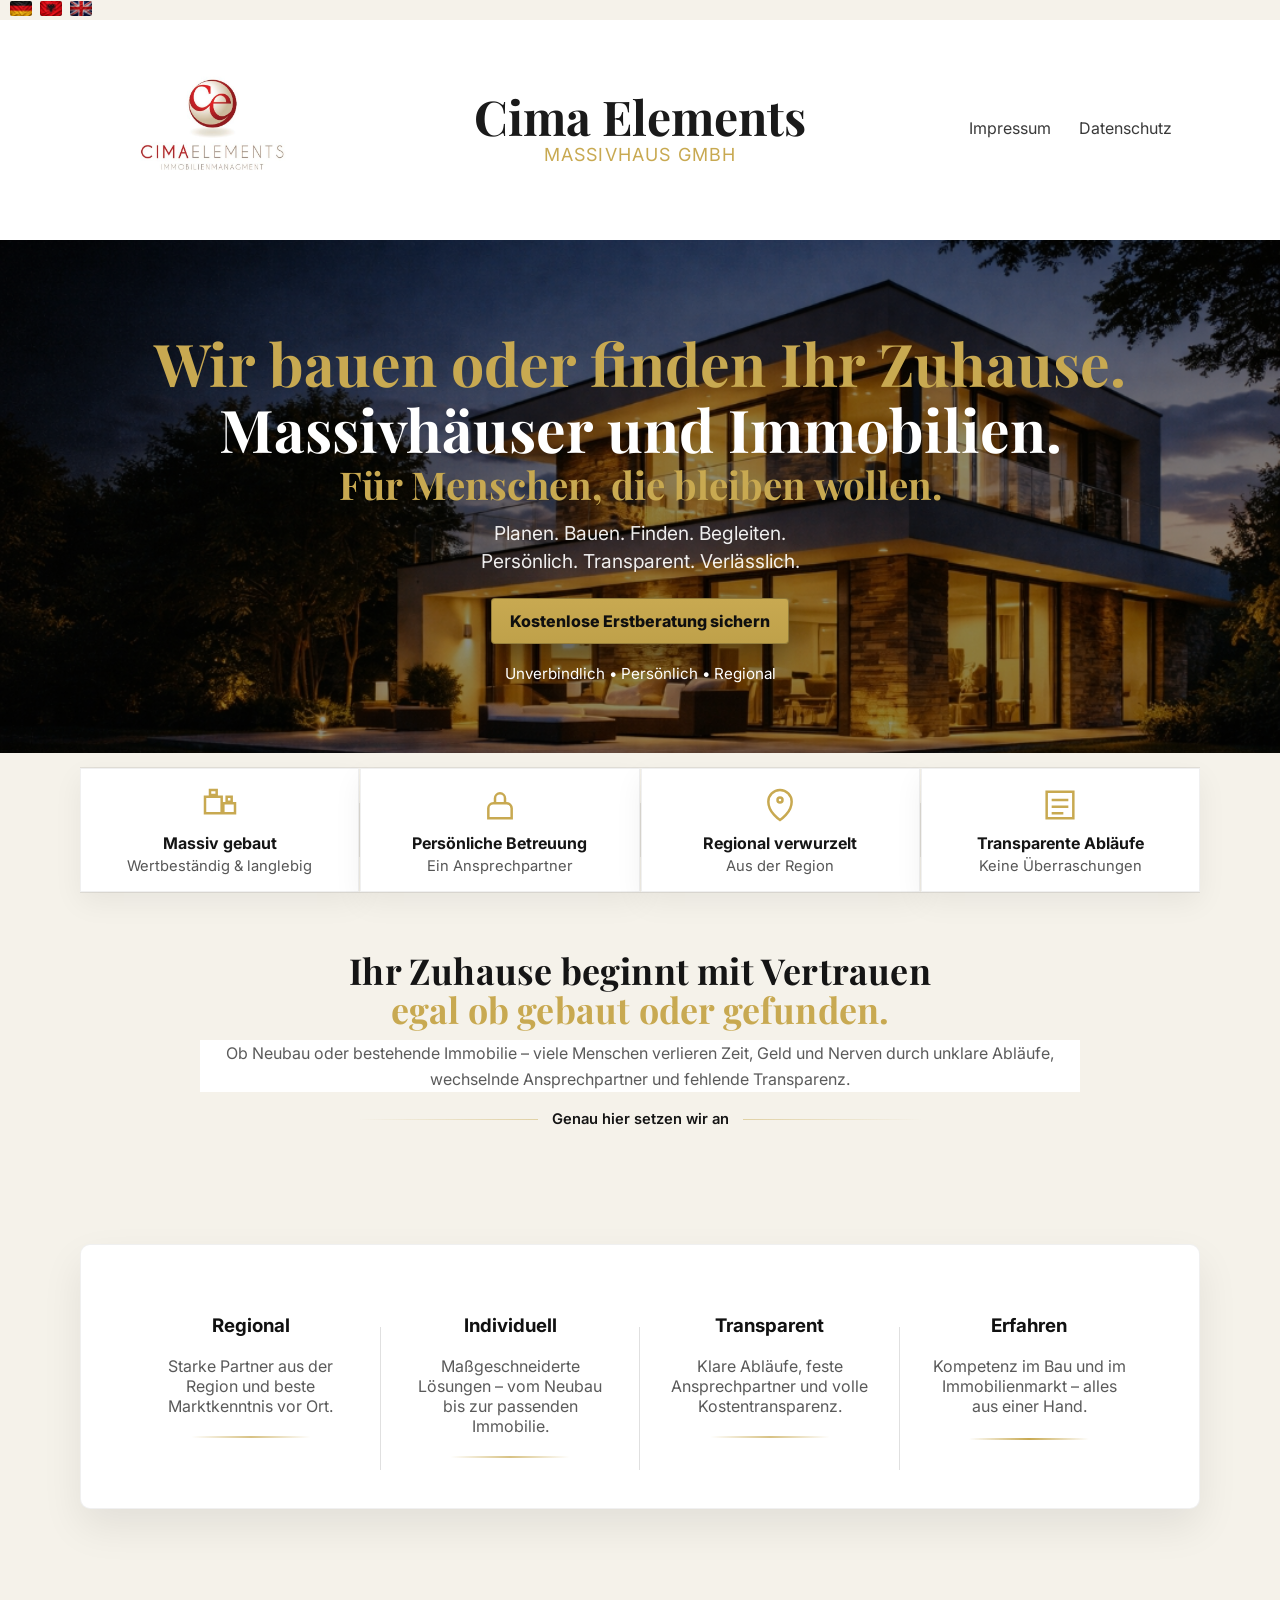
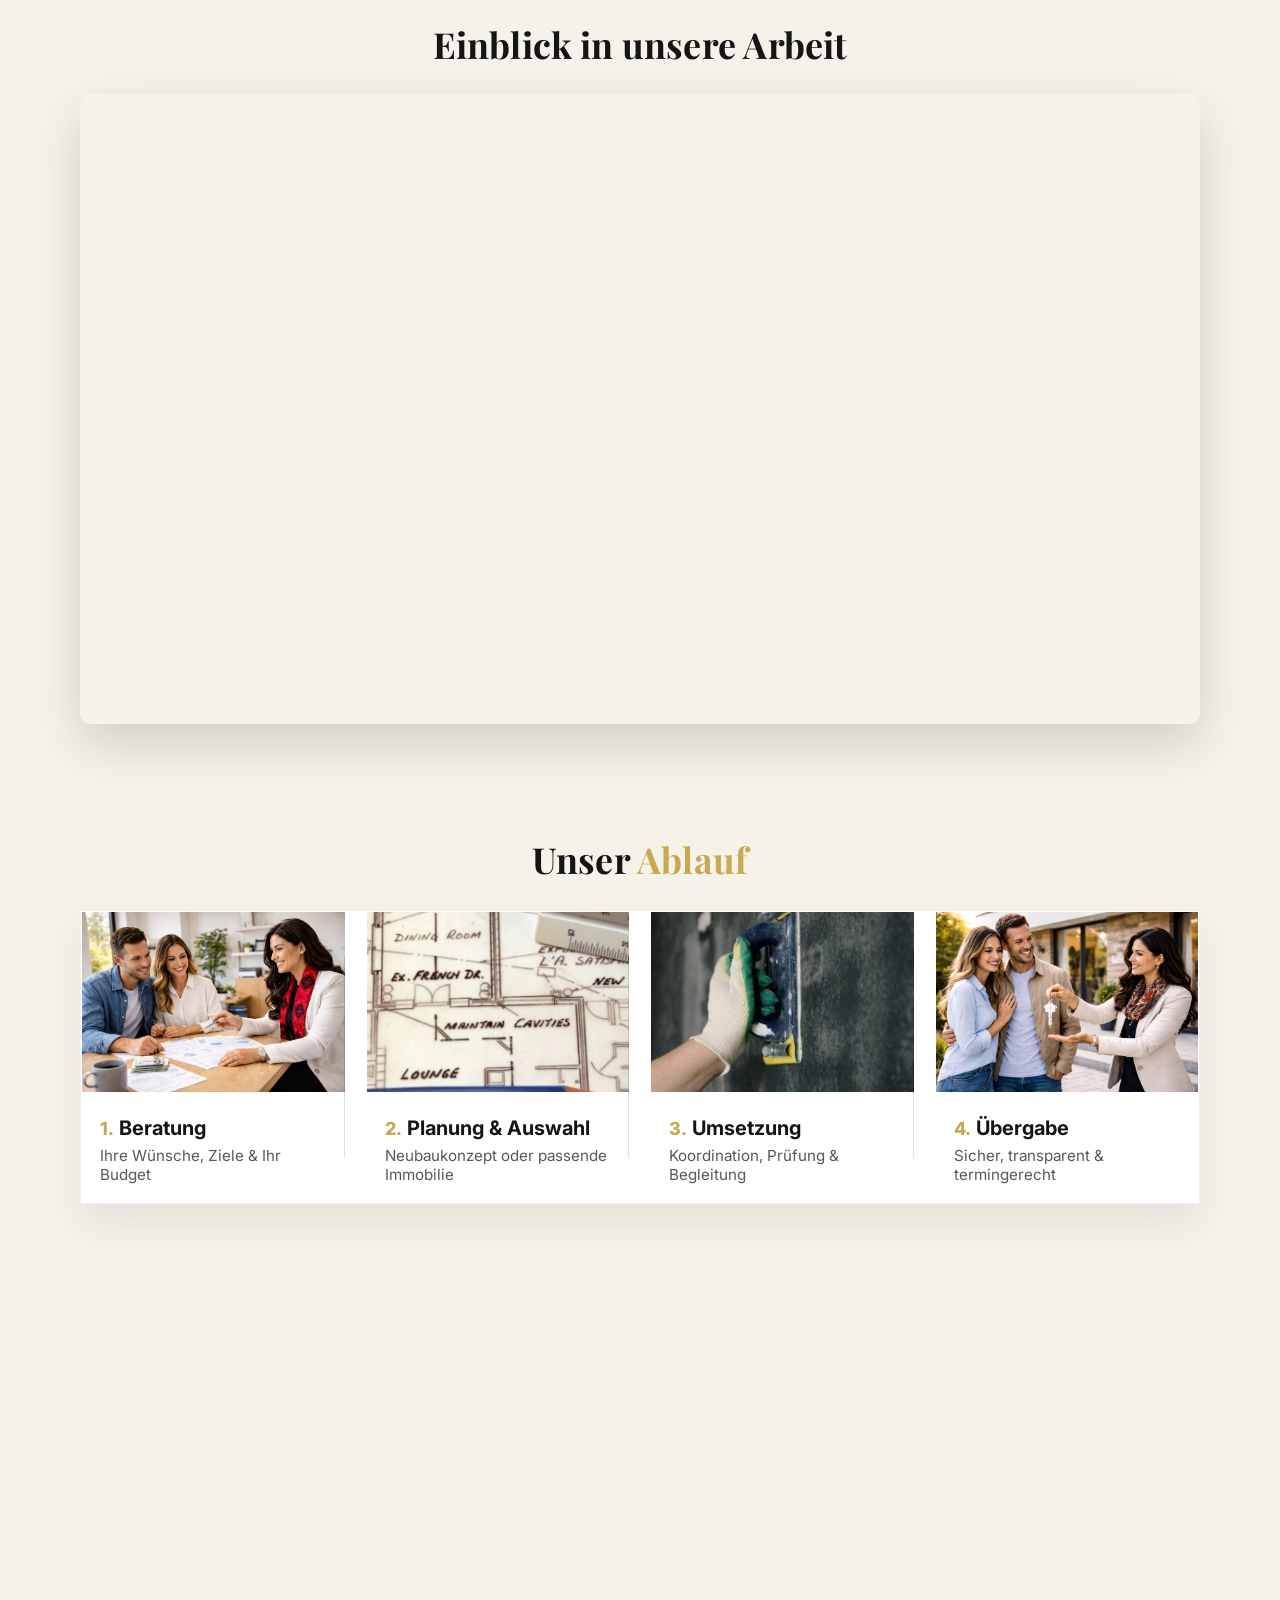
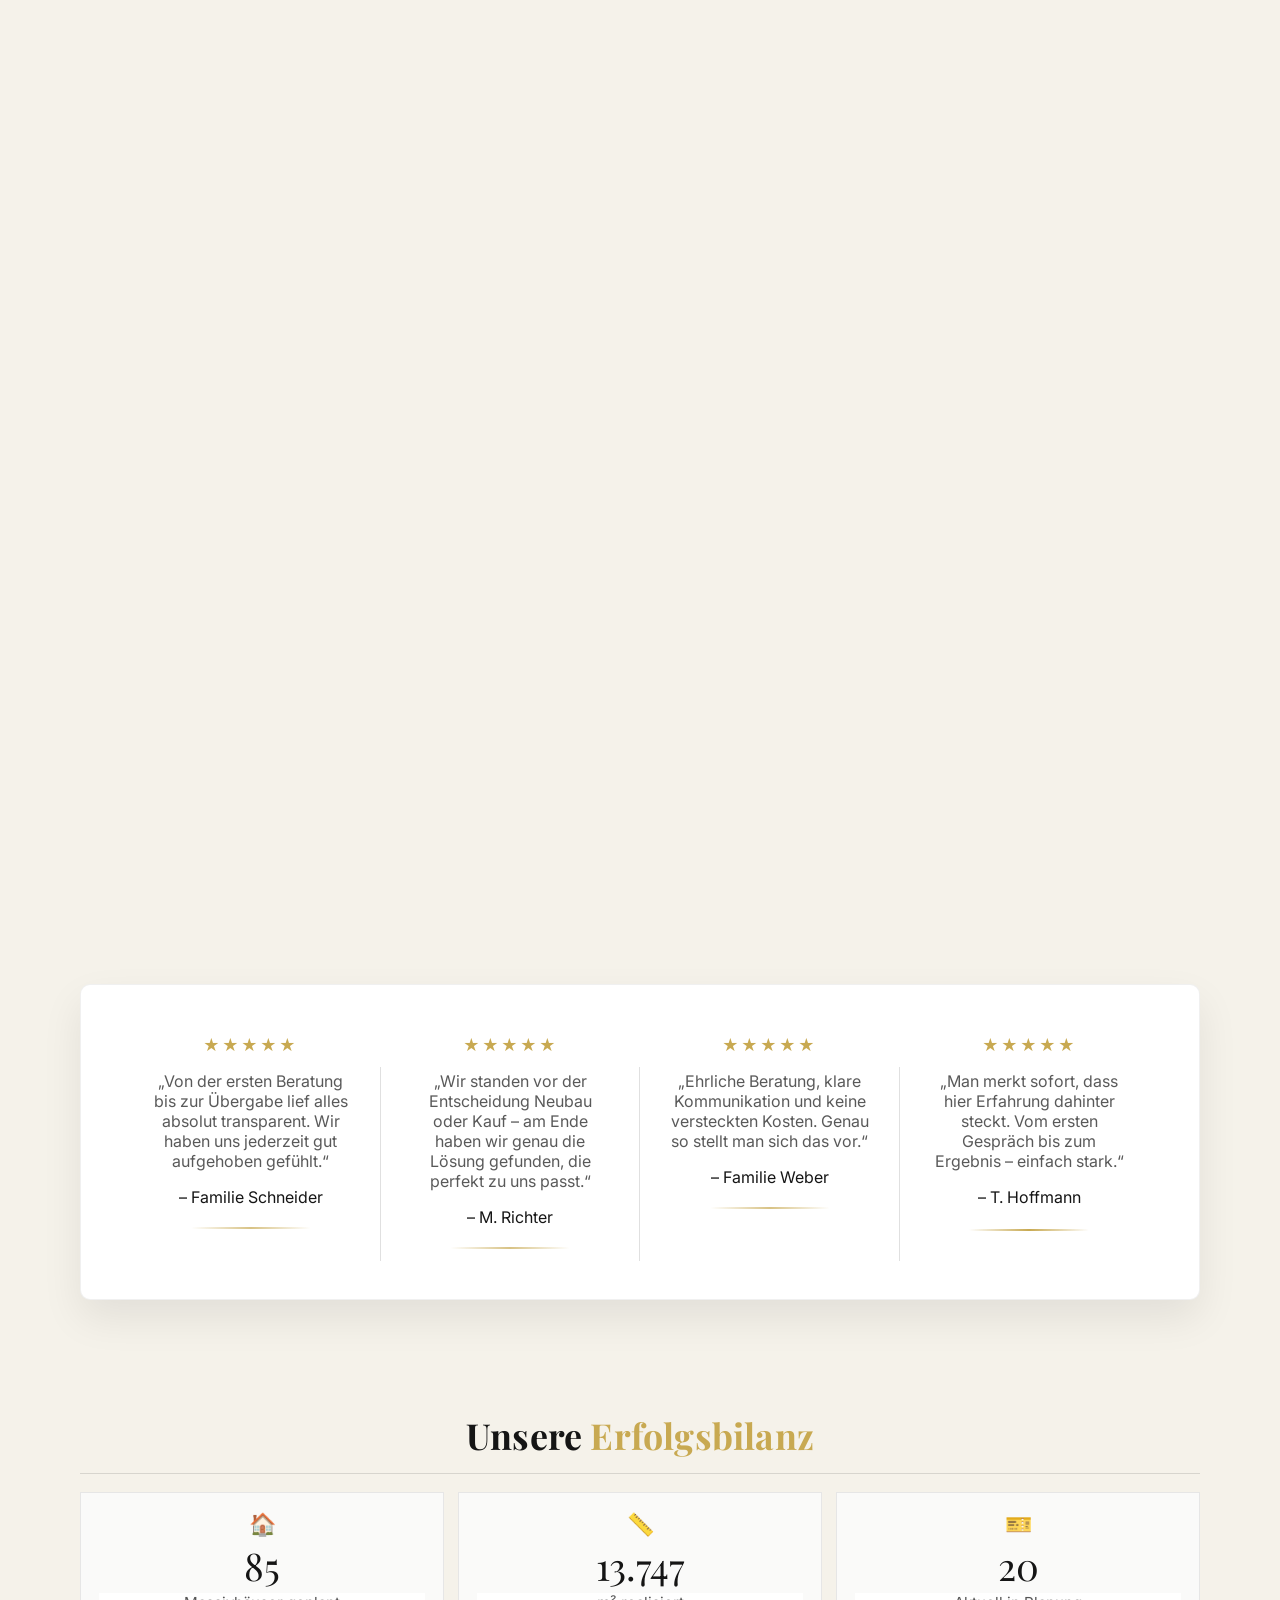
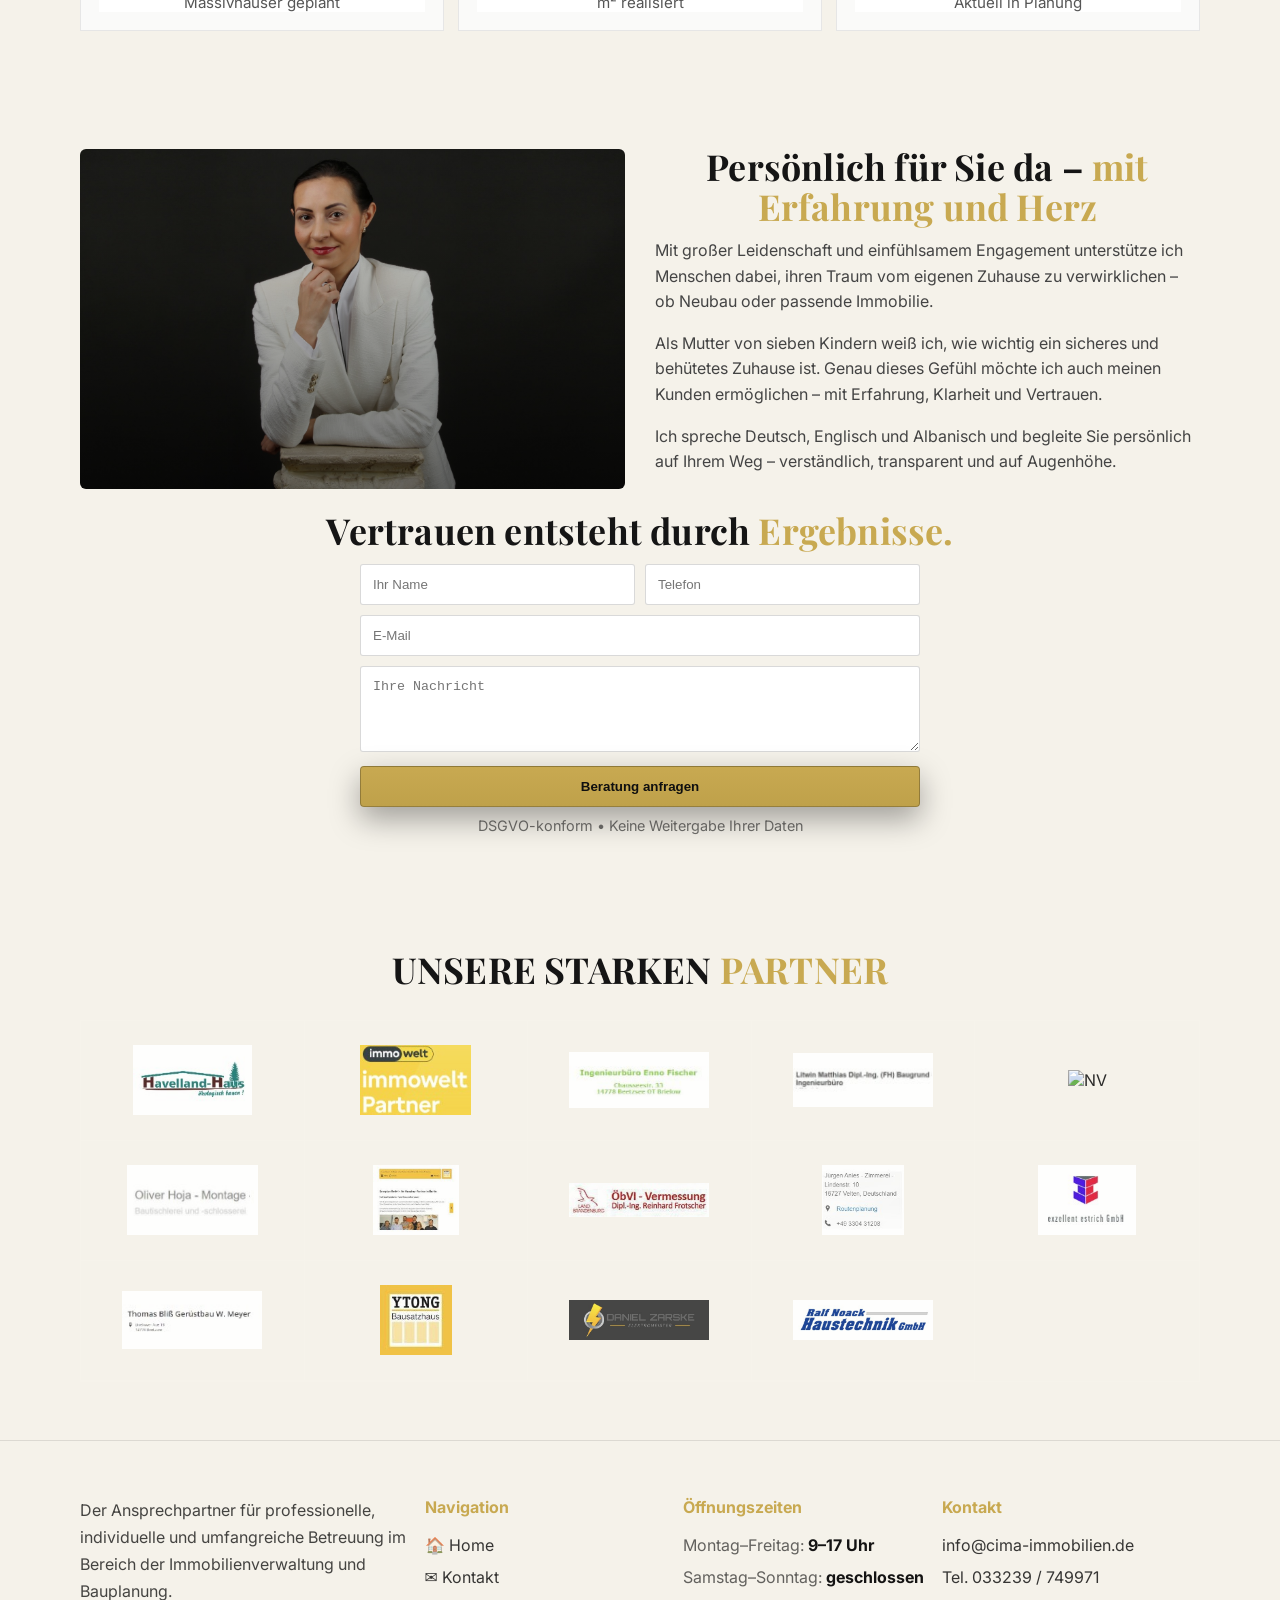
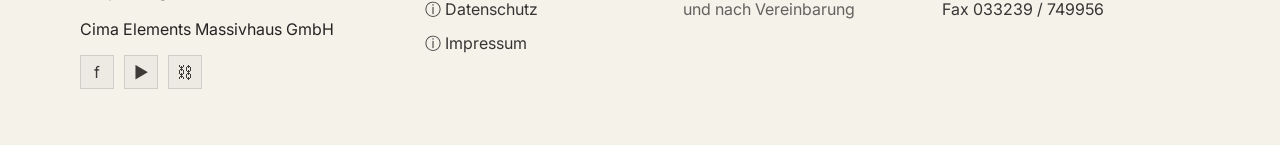
==== commit 2df0d506: "partners" ====
--- a/index.html
+++ b/index.html
@@ -554,7 +554,8 @@
       <div class="partnerBox"><img src="./assets/partner/exelent.jpg" alt="Exelent Bau"></div>
       <div class="partnerBox"><img src="./assets/partner/bau.jpg" alt="Bau Partner"></div>
       <div class="partnerBox"><img src="./assets/partner/ytong.jpg" alt="Ytong"></div>
-
+      <div class="partnerBox"><img src="./assets/partner/elektromeister.jpeg" alt="Ytong"></div>
+      <div class="partnerBox"><img src="./assets/partner/haustechnik.jpeg" alt="Ytong"></div>
     </div>
   </div>
 </section>
--- a/styles.css
+++ b/styles.css
@@ -639,7 +639,7 @@
 .partnersGrid{
   margin-top:30px;
   display:grid;
-  grid-template-columns: repeat(6, 1fr);
+  grid-template-columns: repeat(5, 1fr);
   border:1px solid rgba(255,255,255,.06);
   background: rgba(255,255,255,.02);
 }
@@ -654,7 +654,7 @@
   border-bottom:1px solid rgba(255,255,255,.06);
 }
 
-.partnerBox:nth-child(6n){
+.partnerBox:nth-child(5n){
   border-right:none;
 }
 
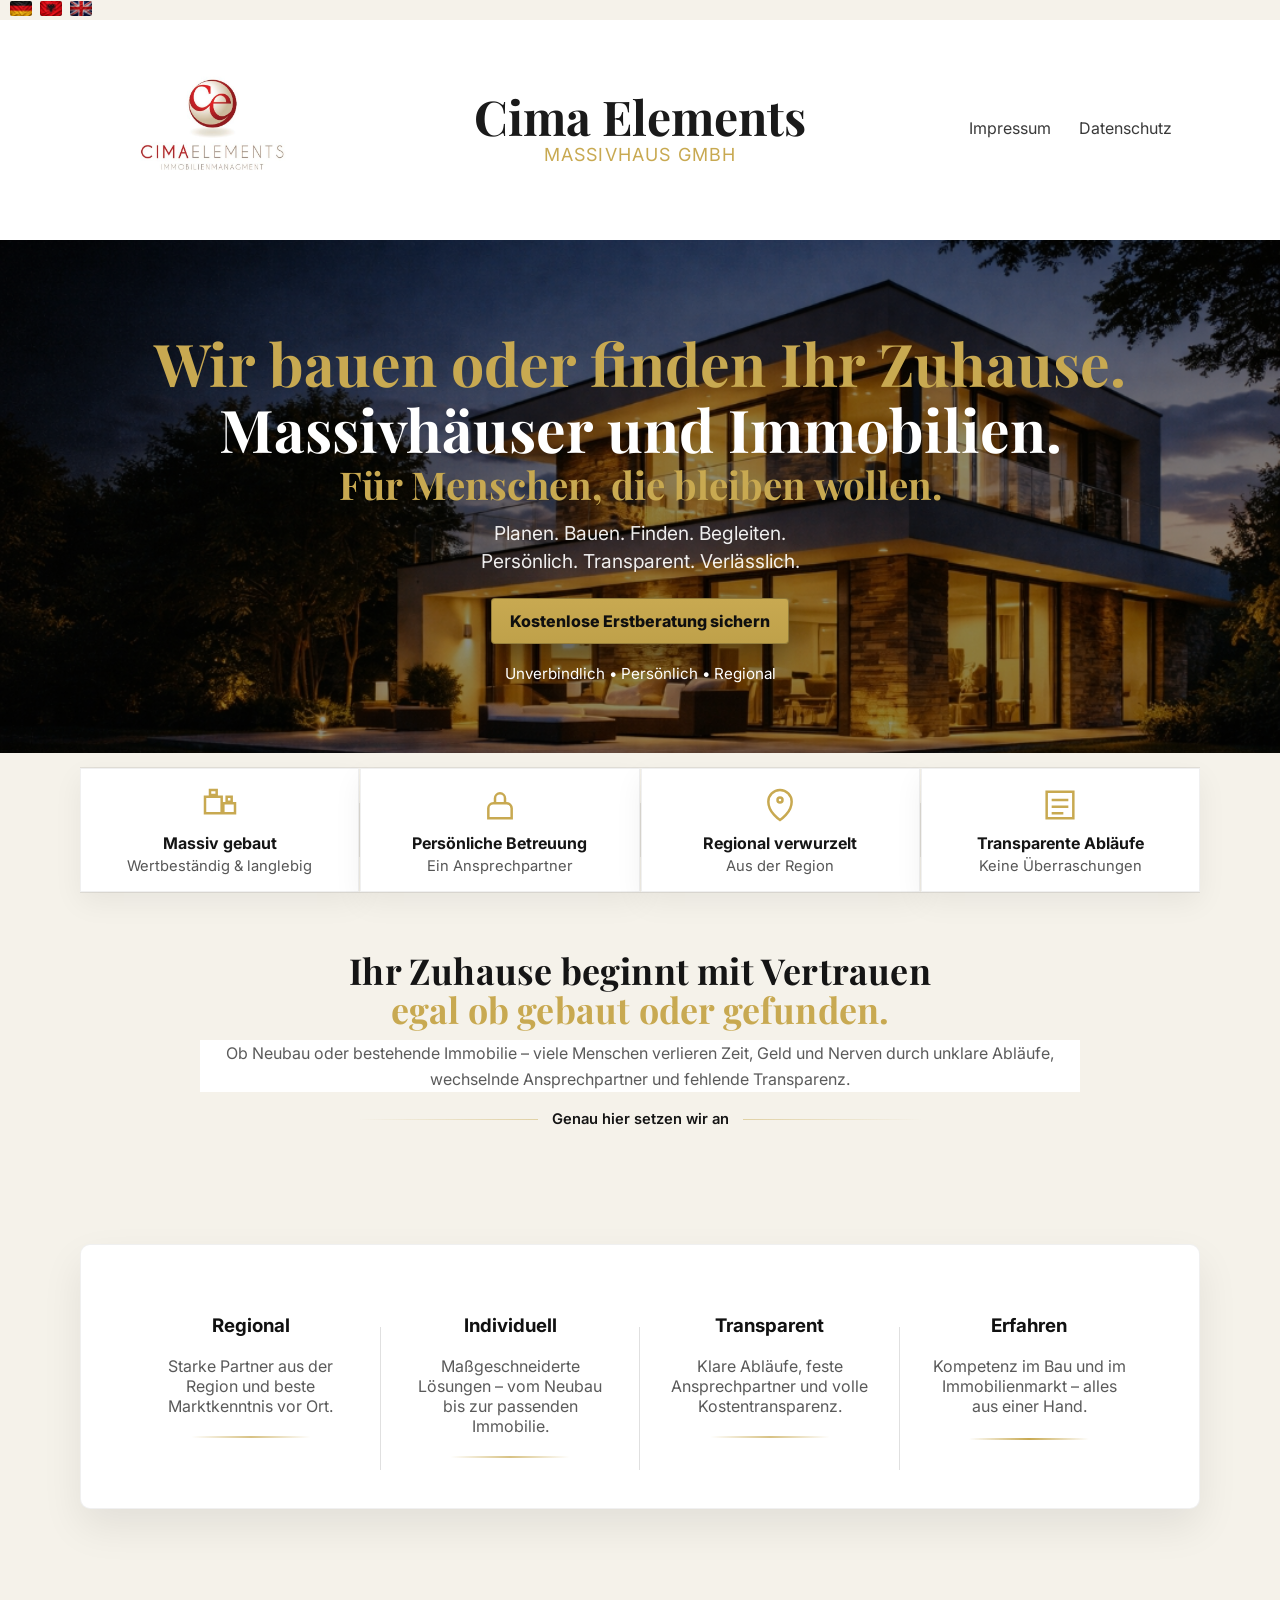
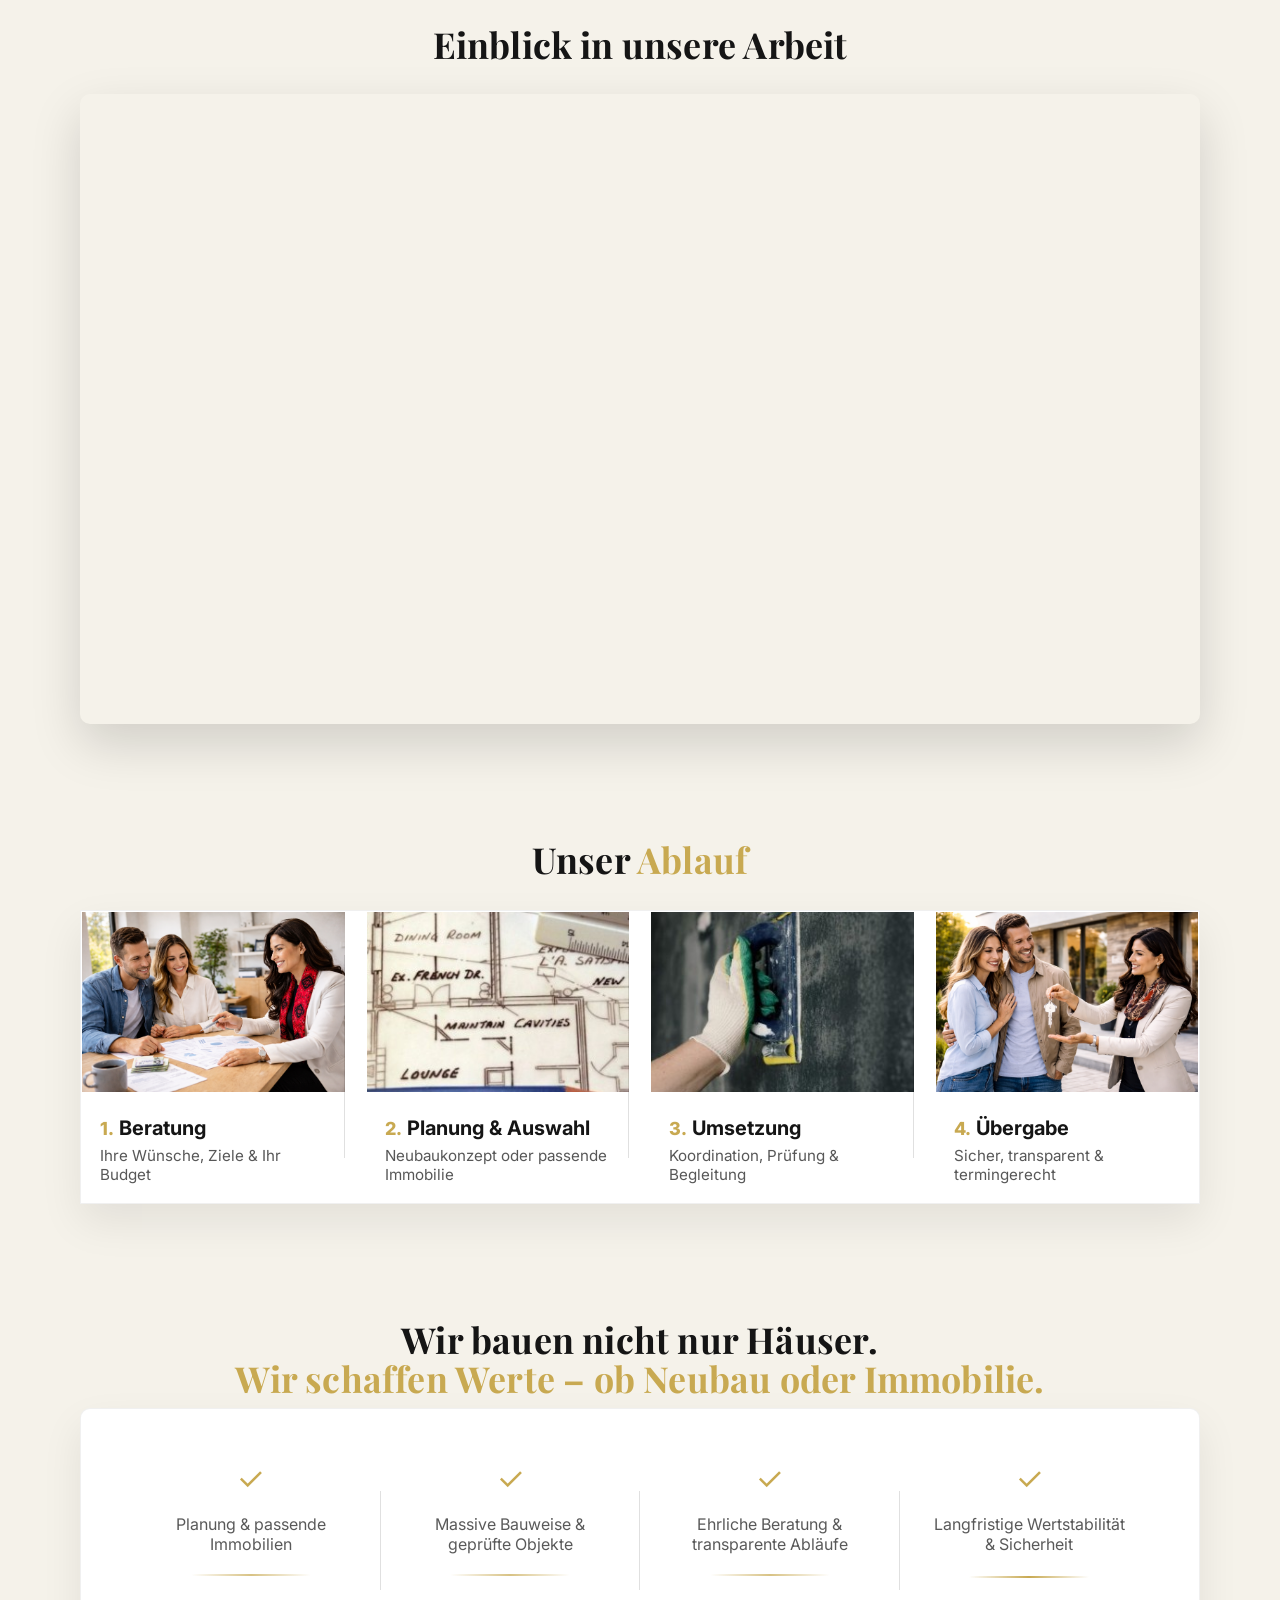
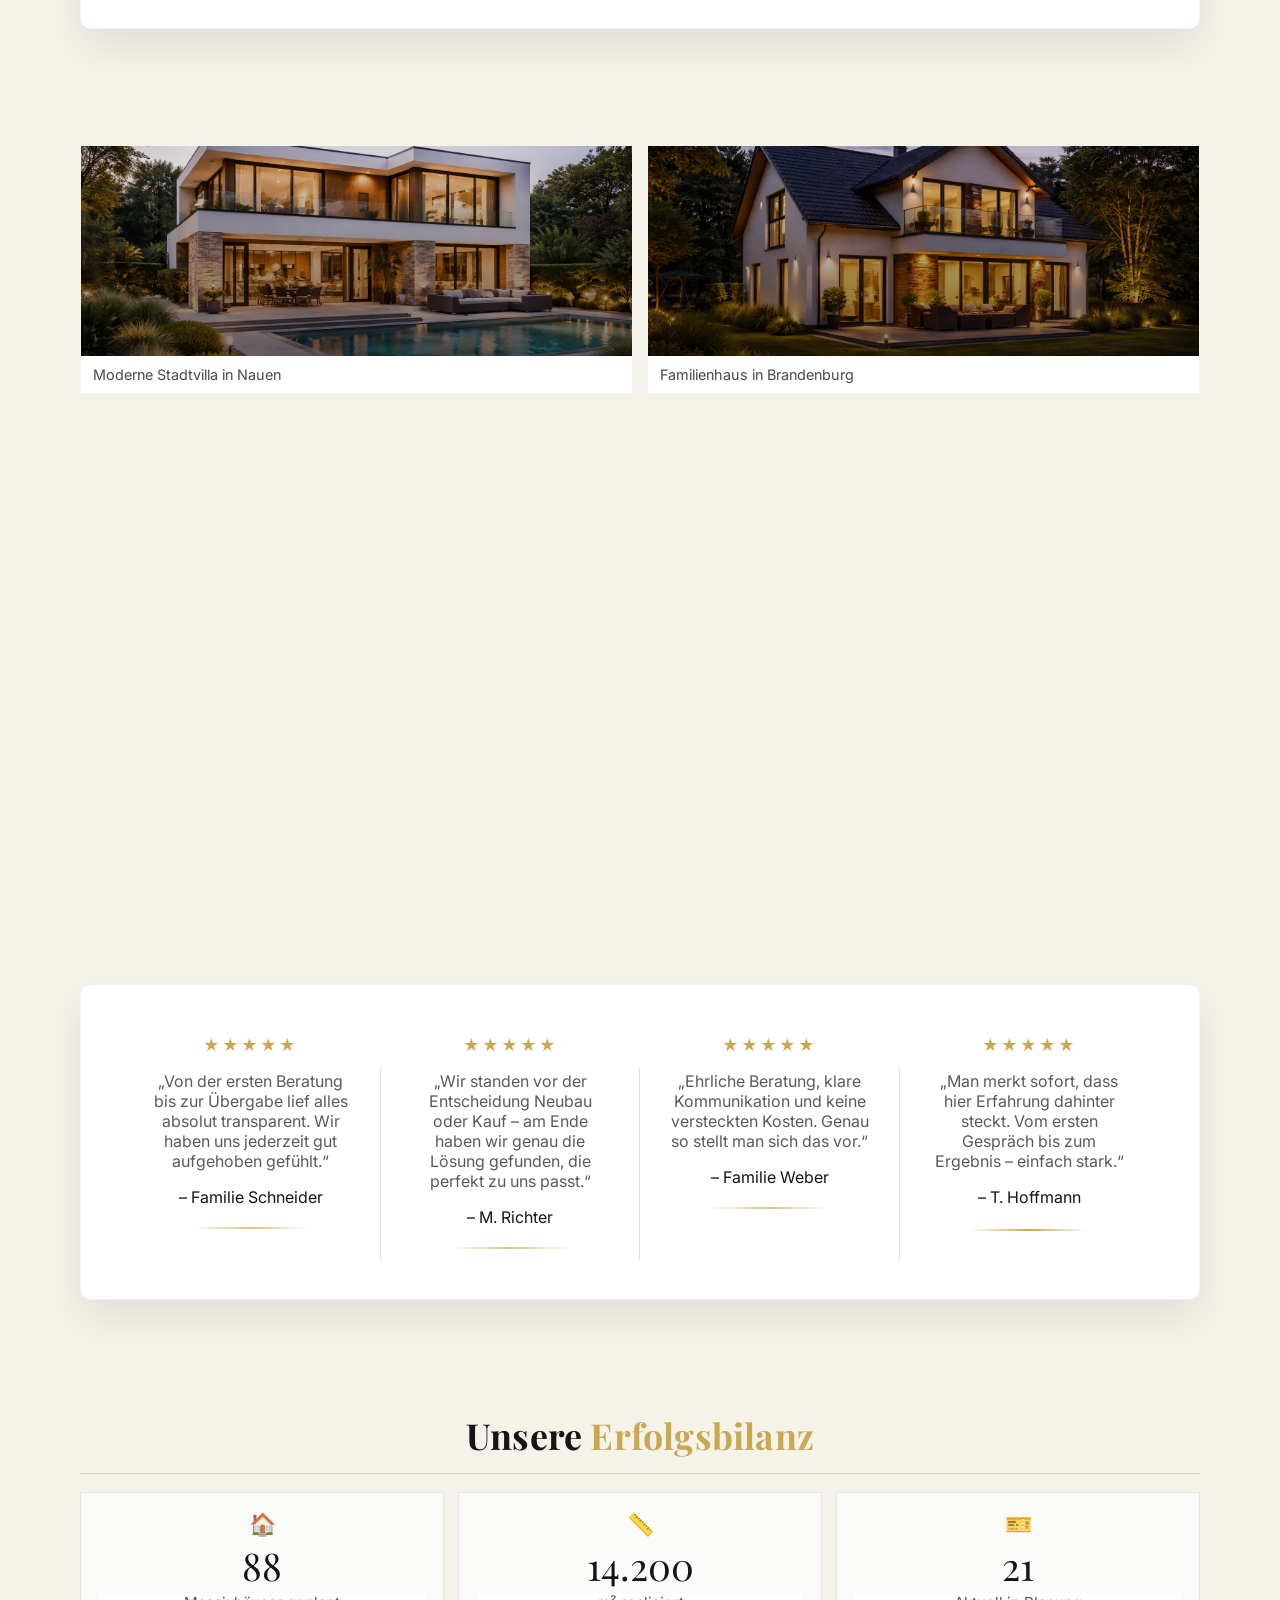
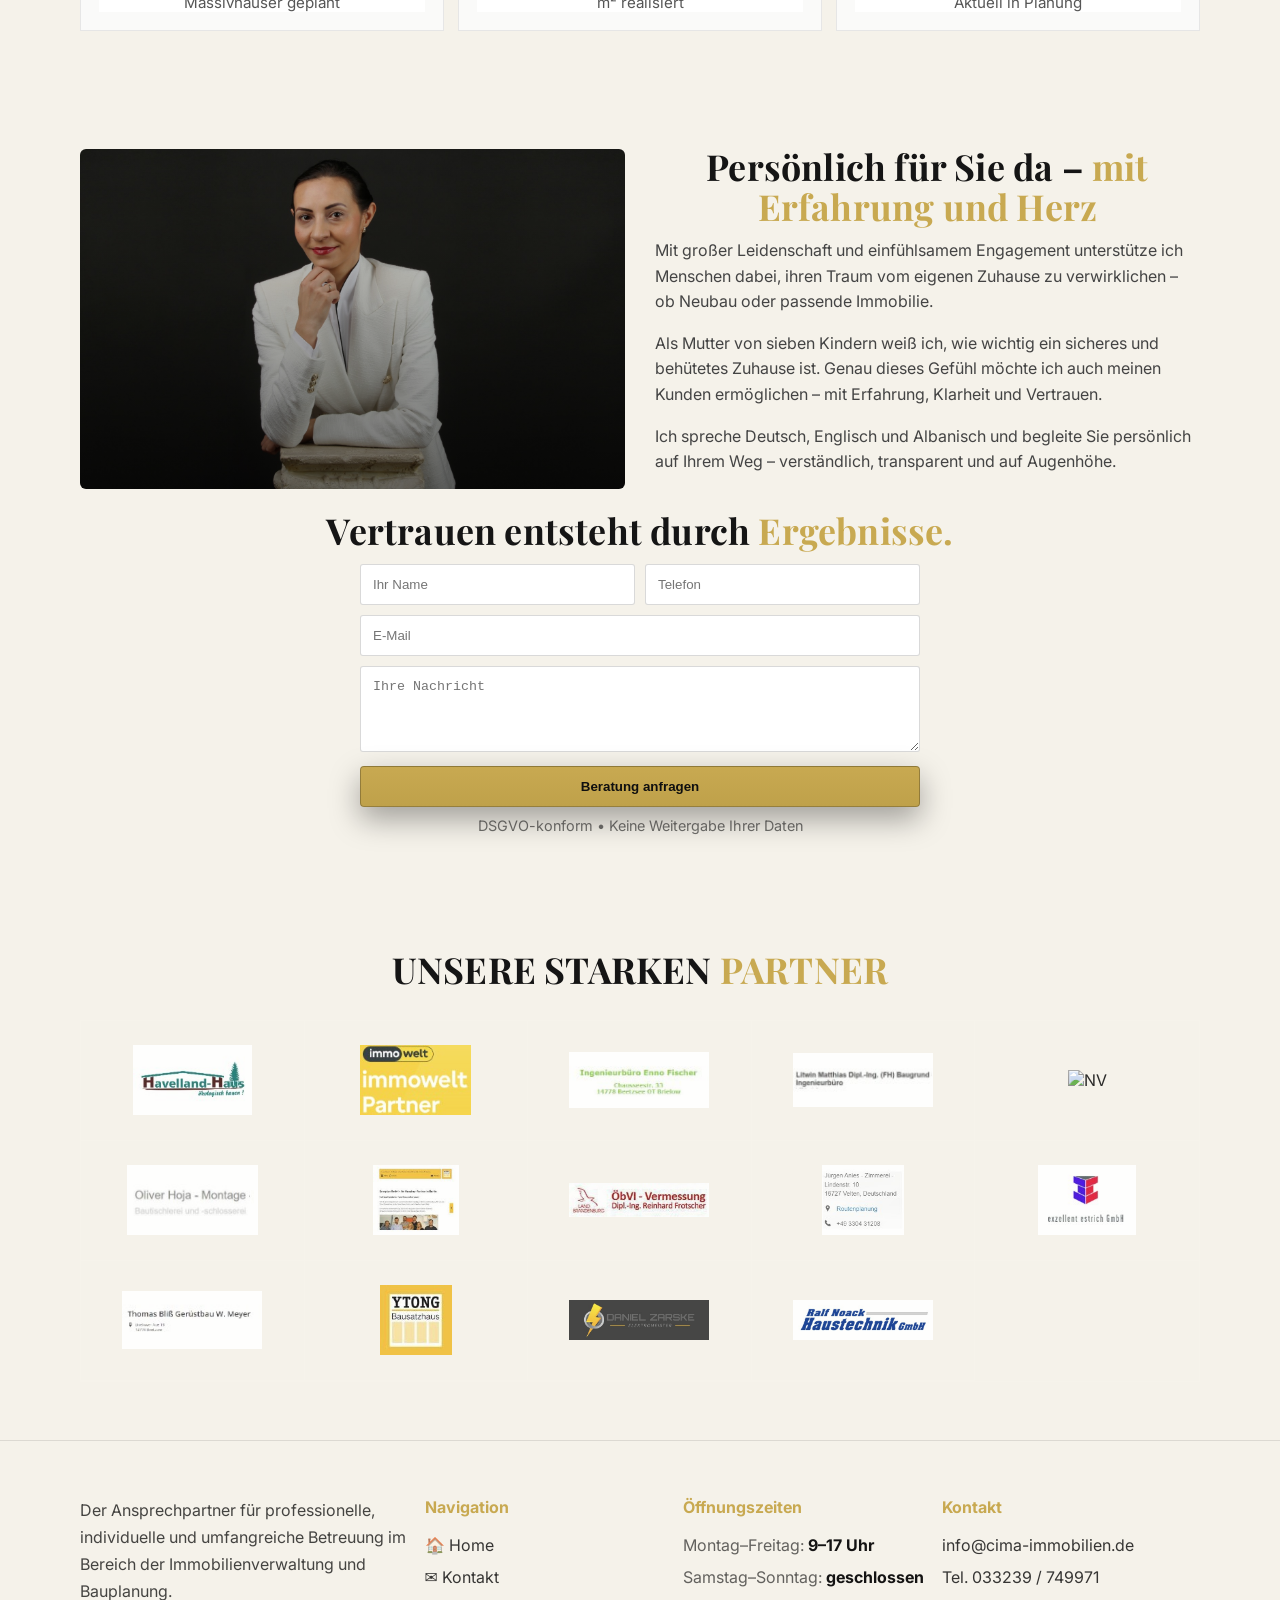
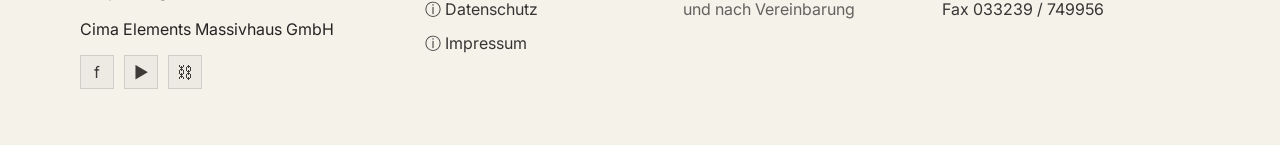
==== commit 876205ac: "add partner name" ====
--- a/index.html
+++ b/index.html
@@ -554,8 +554,8 @@
       <div class="partnerBox"><img src="./assets/partner/exelent.jpg" alt="Exelent Bau"></div>
       <div class="partnerBox"><img src="./assets/partner/bau.jpg" alt="Bau Partner"></div>
       <div class="partnerBox"><img src="./assets/partner/ytong.jpg" alt="Ytong"></div>
-      <div class="partnerBox"><img src="./assets/partner/elektromeister.jpeg" alt="Ytong"></div>
-      <div class="partnerBox"><img src="./assets/partner/haustechnik.jpeg" alt="Ytong"></div>
+      <div class="partnerBox"><img src="./assets/partner/elektromeister.jpeg" alt="elektromeister"></div>
+      <div class="partnerBox"><img src="./assets/partner/haustechnik.jpeg" alt="haustechnik"></div>
     </div>
   </div>
 </section>
